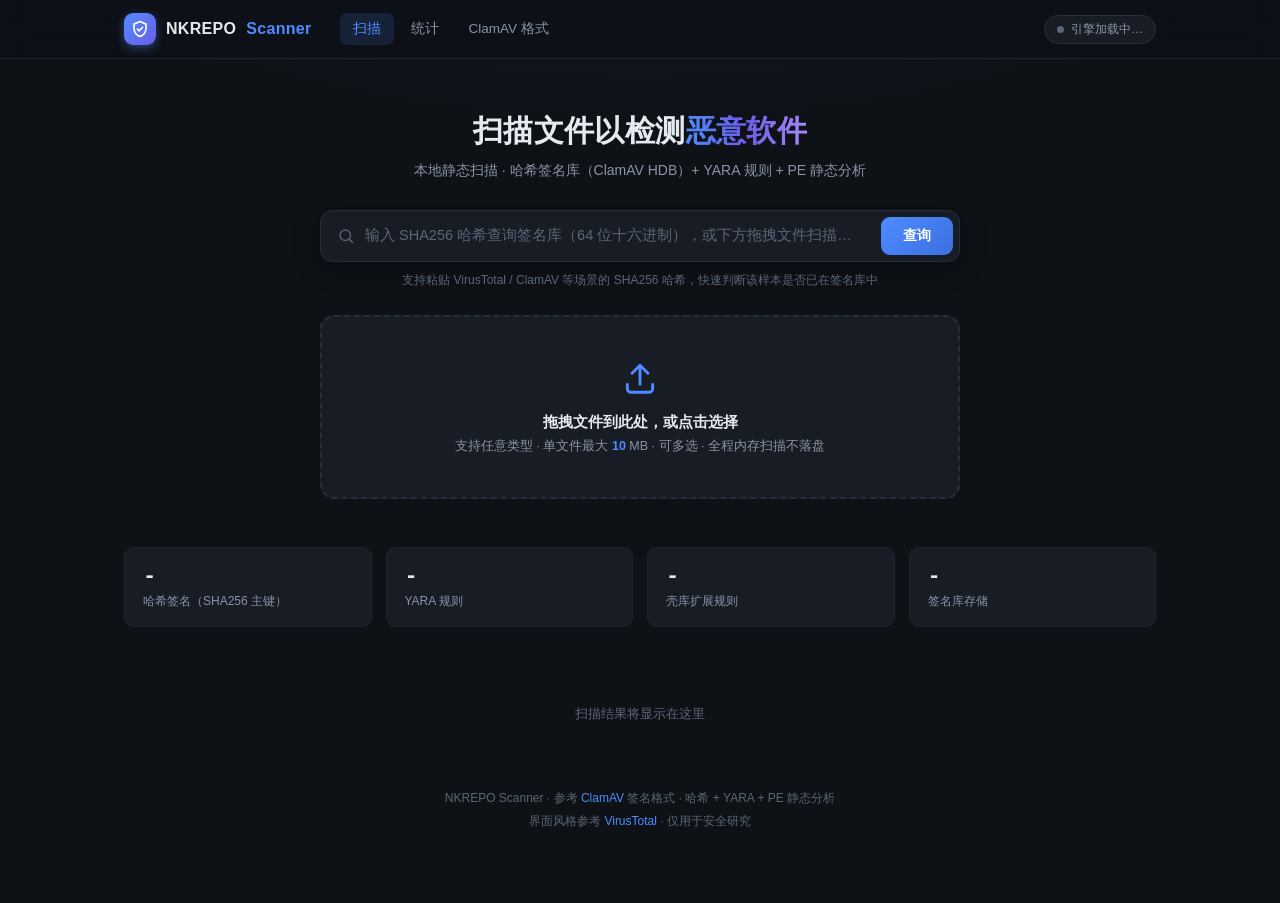
==== templates/index.html @ 86e757db "Web GUI 参考 VirusTotal 风格重构 - 前端: 顶部导航栏 + Hero 大搜索框(SHA256 哈希查询) + 拖拽上传区   + VT 风格扫描结果卡: verdict 横幅 /" ====
<!DOCTYPE html>
<html lang="zh-CN">
<head>
<meta charset="UTF-8">
<meta name="viewport" content="width=device-width, initial-scale=1.0">
<title>NKREPO Scanner - 静态恶意软件检测</title>
<style>
/* ================= VirusTotal 风格暗色主题 ================= */
:root {
  --bg: #0e1116;
  --bg-soft: #12161d;
  --panel: #171c25;
  --panel-2: #1d232f;
  --panel-3: #242b3a;
  --border: #262e3d;
  --border-soft: #1e2530;
  --text: #e6e9ef;
  --text-dim: #8a94a6;
  --text-faint: #5c6678;
  --accent: #4f8cff;
  --accent-soft: rgba(79,140,255,.14);
  --green: #34d17b;
  --green-soft: rgba(52,209,123,.13);
  --red: #f2555d;
  --red-soft: rgba(242,85,93,.13);
  --amber: #f5a623;
  --amber-soft: rgba(245,166,35,.12);
  --purple: #a78bfa;
  --shadow: 0 6px 24px rgba(0,0,0,.35);
  --radius: 10px;
  --mono: "Cascadia Code", "Consolas", "SF Mono", monospace;
}
* { margin: 0; padding: 0; box-sizing: border-box; }
html { scroll-behavior: smooth; }
body {
  background:
    radial-gradient(1100px 480px at 50% -180px, rgba(79,140,255,.10), transparent 65%),
    var(--bg);
  color: var(--text);
  font-family: "Segoe UI", "Microsoft YaHei", "PingFang SC", sans-serif;
  min-height: 100vh;
}
a { color: var(--accent); text-decoration: none; }
::selection { background: rgba(79,140,255,.35); }

/* ================= 顶部导航 ================= */
.topbar {
  position: sticky; top: 0; z-index: 50;
  background: rgba(14,17,22,.82);
  backdrop-filter: blur(14px);
  -webkit-backdrop-filter: blur(14px);
  border-bottom: 1px solid var(--border-soft);
}
.nav-inner {
  max-width: 1080px; margin: 0 auto; padding: 0 24px;
  height: 58px; display: flex; align-items: center; gap: 20px;
}
.brand { display: flex; align-items: center; gap: 10px; font-weight: 700; font-size: 16px; color: var(--text); letter-spacing: .3px; }
.brand-logo {
  width: 32px; height: 32px; border-radius: 9px;
  background: linear-gradient(135deg, #4f8cff, #6c5ce7);
  display: flex; align-items: center; justify-content: center;
  box-shadow: 0 3px 10px rgba(79,140,255,.4);
}
.brand-logo svg { display: block; }
.brand em { font-style: normal; color: var(--accent); }
.nav-links { display: flex; gap: 4px; margin-left: 8px; }
.nav-links a {
  color: var(--text-dim); font-size: 13.5px; padding: 7px 13px;
  border-radius: 7px; transition: background .15s, color .15s;
}
.nav-links a:hover { color: var(--text); background: var(--panel-2); }
.nav-links a.active { color: var(--accent); background: var(--accent-soft); }
.nav-right { margin-left: auto; display: flex; align-items: center; gap: 10px; }
.engine-pill {
  display: flex; align-items: center; gap: 7px;
  font-size: 12px; padding: 5px 12px; border-radius: 20px;
  border: 1px solid var(--border); background: var(--panel);
  color: var(--text-dim);
}
.engine-pill .dot { width: 7px; height: 7px; border-radius: 50%; background: var(--text-faint); }
.engine-pill.ok .dot { background: var(--green); box-shadow: 0 0 6px rgba(52,209,123,.7); }
.engine-pill.ok { color: var(--text); }
.engine-pill.warn .dot { background: var(--amber); box-shadow: 0 0 6px rgba(245,166,35,.7); }
.engine-pill.warn { color: var(--amber); }

/* ================= 主容器 ================= */
.container { max-width: 1080px; margin: 0 auto; padding: 0 24px 70px; }

/* ================= Hero / 搜索区 ================= */
.hero { padding: 52px 0 8px; text-align: center; }
.hero h1 { font-size: 30px; font-weight: 700; letter-spacing: .4px; }
.hero h1 .grad {
  background: linear-gradient(92deg, #4f8cff, #6c5ce7, #a78bfa);
  -webkit-background-clip: text; background-clip: text; color: transparent;
}
.hero-sub { color: var(--text-dim); font-size: 14px; margin-top: 10px; }

.search-box {
  max-width: 640px; margin: 30px auto 0;
  display: flex; align-items: center; gap: 8px;
  background: var(--panel); border: 1px solid var(--border);
  border-radius: 12px; padding: 6px 6px 6px 16px;
  box-shadow: var(--shadow);
  transition: border-color .2s, box-shadow .2s;
}
.search-box:focus-within {
  border-color: rgba(79,140,255,.6);
  box-shadow: 0 0 0 3px rgba(79,140,255,.18), var(--shadow);
}
.search-box svg { flex: none; opacity: .55; }
.search-box input {
  flex: 1; border: none; outline: none; background: transparent;
  color: var(--text); font-size: 14.5px; font-family: var(--mono); padding: 10px 2px;
}
.search-box input::placeholder { color: var(--text-faint); font-family: "Segoe UI", "Microsoft YaHei", sans-serif; }
.search-box button {
  flex: none; border: none; cursor: pointer;
  background: linear-gradient(135deg, #4f8cff, #3b6fe0);
  color: #fff; font-size: 13.5px; font-weight: 600;
  padding: 10px 22px; border-radius: 9px;
  transition: filter .15s, transform .1s;
}
.search-box button:hover { filter: brightness(1.1); }
.search-box button:active { transform: scale(.97); }
.search-hint { color: var(--text-faint); font-size: 12px; margin-top: 10px; }

/* ================= 上传区 ================= */
.upload-wrap { max-width: 640px; margin: 26px auto 0; }
.dropzone {
  border: 2px dashed var(--border);
  border-radius: 14px; padding: 42px 24px;
  text-align: center; cursor: pointer;
  transition: border-color .18s, background .18s, transform .12s;
  background: var(--panel);
}
.dropzone:hover, .dropzone.over {
  border-color: var(--accent);
  background: var(--panel-2);
}
.dropzone:active { transform: scale(.995); }
.dz-icon { margin-bottom: 12px; }
.dz-main { font-size: 15px; font-weight: 600; }
.dz-hint { color: var(--text-dim); font-size: 12.5px; margin-top: 6px; }
.dz-hint b { color: var(--accent); font-weight: 600; }

/* ================= 统计卡 ================= */
.stats {
  display: grid; grid-template-columns: repeat(auto-fit, minmax(200px, 1fr));
  gap: 14px; margin: 40px 0 34px;
}
.stat {
  background: var(--panel); border: 1px solid var(--border-soft);
  border-radius: var(--radius); padding: 16px 18px;
  transition: border-color .15s, transform .15s;
}
.stat:hover { border-color: var(--border); transform: translateY(-2px); }
.stat .num { font-size: 22px; font-weight: 700; font-family: var(--mono); color: var(--text); }
.stat .num.ok { color: var(--green); }
.stat .num.warn { color: var(--amber); }
.stat .lbl { color: var(--text-dim); font-size: 12px; margin-top: 4px; }
.stat .lbl b { color: var(--text-faint); font-weight: 500; }

/* ================= 结果卡片 (VT 风格) ================= */
.results { display: flex; flex-direction: column; gap: 22px; }
.results-empty {
  text-align: center; color: var(--text-faint); font-size: 13px;
  padding: 44px 0 20px;
}

.card {
  background: var(--panel); border: 1px solid var(--border-soft);
  border-radius: 14px; overflow: hidden;
  box-shadow: var(--shadow);
  animation: slideIn .28s ease;
}
@keyframes slideIn { from { opacity: 0; transform: translateY(10px); } to { opacity: 1; transform: none; } }
.card.updated { animation: flashUpdate .8s ease; }
@keyframes flashUpdate {
  0% { box-shadow: 0 0 0 3px rgba(79,140,255,.4), var(--shadow); }
  100% { box-shadow: 0 0 0 3px rgba(79,140,255,0), var(--shadow); }
}

/* ---- verdict 横幅 ---- */
.banner {
  display: flex; align-items: center; gap: 18px;
  padding: 20px 24px;
  border-bottom: 1px solid var(--border-soft);
  border-left: 4px solid transparent;
}
.banner.clean    { background: linear-gradient(90deg, var(--green-soft), transparent 70%); border-left-color: var(--green); }
.banner.detected { background: linear-gradient(90deg, var(--red-soft), transparent 70%); border-left-color: var(--red); }
.banner.scanning { background: linear-gradient(90deg, var(--accent-soft), transparent 70%); border-left-color: var(--accent); }
.banner.error    { background: linear-gradient(90deg, var(--amber-soft), transparent 70%); border-left-color: var(--amber); }
.banner-icon {
  flex: none; width: 46px; height: 46px; border-radius: 50%;
  display: flex; align-items: center; justify-content: center;
}
.banner.clean .banner-icon    { background: rgba(52,209,123,.15); color: var(--green); }
.banner.detected .banner-icon { background: rgba(242,85,93,.15); color: var(--red); }
.banner.scanning .banner-icon { background: rgba(79,140,255,.15); color: var(--accent); }
.banner.error .banner-icon    { background: rgba(245,166,35,.15); color: var(--amber); }
.banner-title { font-size: 17px; font-weight: 700; letter-spacing: .2px; }
.banner-sub { color: var(--text-dim); font-size: 12.5px; margin-top: 5px; word-break: break-all; }
.banner-sub b { color: var(--text); font-weight: 600; }
.banner-ring { margin-left: auto; flex: none; }

/* ---- 标签页 ---- */
.tabs {
  display: flex; gap: 2px; padding: 0 20px;
  border-bottom: 1px solid var(--border-soft);
  background: var(--bg-soft);
}
.tab {
  border: none; background: none; cursor: pointer;
  color: var(--text-dim); font-size: 13.5px; font-weight: 600;
  padding: 13px 16px; border-bottom: 2px solid transparent;
  transition: color .15s;
}
.tab:hover { color: var(--text); }
.tab.active { color: var(--accent); border-bottom-color: var(--accent); }
.tab .cnt {
  display: inline-block; font-family: var(--mono); font-size: 11px;
  background: var(--panel-3); border-radius: 10px; padding: 1px 8px; margin-left: 6px;
  color: var(--text-dim);
}
.tab.active .cnt { background: var(--accent-soft); color: var(--accent); }

.panel { padding: 20px 24px; display: none; }
.panel.active { display: block; animation: fadeIn .2s ease; }
@keyframes fadeIn { from { opacity: 0; } to { opacity: 1; } }

/* ---- 引擎检测表 ---- */
.det-table { width: 100%; border-collapse: collapse; font-size: 13px; }
.det-table th {
  text-align: left; color: var(--text-faint); font-weight: 500; font-size: 11.5px;
  padding: 8px 14px; border-bottom: 1px solid var(--border-soft);
  letter-spacing: .6px; text-transform: uppercase;
}
.det-table td { padding: 12px 14px; border-bottom: 1px solid var(--border-soft); vertical-align: middle; }
.det-table tr:last-child td { border-bottom: none; }
.det-table .col-engine { width: 34%; }
.engine-cell { display: flex; align-items: center; gap: 10px; font-weight: 600; }
.engine-cell .e-icon { flex: none; width: 30px; height: 30px; border-radius: 8px; display: flex; align-items: center; justify-content: center; font-size: 13px; font-weight: 700; font-family: var(--mono); }
.engine-cell .e-icon.h { background: var(--accent-soft); color: var(--accent); }
.engine-cell .e-icon.y { background: rgba(167,139,250,.14); color: var(--purple); }
.engine-cell .e-icon.p { background: rgba(52,209,123,.13); color: var(--green); }
.det-row.hit { background: var(--red-soft); }
.det-row.hit td { border-bottom-color: rgba(242,85,93,.14); }
.det-name { font-family: var(--mono); font-size: 12.5px; color: var(--red); font-weight: 600; word-break: break-all; }
.det-detail { color: var(--text-dim); font-size: 12px; margin-top: 3px; word-break: break-all; }
.det-verdict { display: flex; align-items: center; gap: 7px; font-size: 13px; font-weight: 600; }
.det-verdict.ok { color: var(--green); }
.det-verdict.bad { color: var(--red); }
.det-verdict.pending { color: var(--text-dim); font-weight: 500; }
.det-note { color: var(--text-faint); font-size: 11.5px; padding: 12px 14px 0; font-family: var(--mono); }
.badge {
  display: inline-block; font-size: 10.5px; font-family: var(--mono);
  border-radius: 4px; padding: 2px 7px; margin-left: 8px; letter-spacing: .3px;
  background: rgba(242,85,93,.16); color: var(--red); border: 1px solid rgba(242,85,93,.35);
  vertical-align: 1px;
}

/* ---- 详细信息: 区块卡片 ---- */
.detail-grid { display: flex; flex-direction: column; gap: 18px; }
.dsec { border: 1px solid var(--border-soft); border-radius: 12px; overflow: hidden; }
.dsec-head {
  display: flex; align-items: center; gap: 10px;
  padding: 12px 18px; background: var(--bg-soft);
  border-bottom: 1px solid var(--border-soft);
  font-size: 12.5px; font-weight: 700; color: var(--text-dim);
  letter-spacing: .6px; text-transform: uppercase;
}
.dsec-head svg { opacity: .7; }
.dsec-body { padding: 16px 18px; }

.kv { display: grid; grid-template-columns: 110px 1fr; gap: 7px 14px; font-size: 12.5px; }
.kv .k { color: var(--text-dim); }
.kv .v { color: var(--text); font-family: var(--mono); word-break: break-all; }
.kv .v.na { color: var(--text-faint); font-style: italic; }

/* 哈希行 + 复制 */
.hash-row {
  display: flex; align-items: center; gap: 10px;
  padding: 8px 12px; border: 1px solid var(--border-soft); border-radius: 8px;
  margin-bottom: 8px; background: var(--bg-soft);
  font-family: var(--mono); font-size: 12px;
}
.hash-row:last-child { margin-bottom: 0; }
.hash-row .h-label { flex: none; width: 72px; color: var(--text-dim); font-size: 11.5px; }
.hash-row .h-val { flex: 1; color: var(--text); user-select: all; word-break: break-all; }
.copy-btn {
  flex: none; border: 1px solid var(--border); background: var(--panel-2);
  color: var(--text-dim); border-radius: 6px; cursor: pointer;
  width: 30px; height: 28px; display: flex; align-items: center; justify-content: center;
  transition: color .15s, border-color .15s, background .15s;
}
.copy-btn:hover { color: var(--accent); border-color: var(--accent); background: var(--accent-soft); }
.copy-btn.copied { color: var(--green); border-color: var(--green); background: var(--green-soft); }

/* 文件类型行 */
.ftype-row {
  display: flex; align-items: center; gap: 10px; flex-wrap: wrap;
  padding: 12px 16px; margin-bottom: 16px;
  background: var(--bg-soft); border: 1px solid var(--border-soft); border-radius: 10px;
}
.ft-icon { font-size: 17px; }
.ft-name { font-size: 13.5px; font-weight: 700; }
.ft-cat {
  font-size: 10.5px; padding: 2px 10px; border-radius: 12px;
  font-family: var(--mono); letter-spacing: .4px; text-transform: uppercase;
}
.ft-cat.executable { background: var(--red-soft); color: var(--red); border: 1px solid rgba(242,85,93,.35); }
.ft-cat.document    { background: var(--accent-soft); color: var(--accent); border: 1px solid rgba(79,140,255,.35); }
.ft-cat.archive     { background: var(--amber-soft); color: var(--amber); border: 1px solid rgba(245,166,35,.35); }
.ft-cat.graphics    { background: var(--green-soft); color: var(--green); border: 1px solid rgba(52,209,123,.35); }
.ft-cat.media, .ft-cat.disk, .ft-cat.ai-model { background: rgba(167,139,250,.13); color: var(--purple); border: 1px solid rgba(167,139,250,.35); }
.ft-cat.script      { background: var(--amber-soft); color: var(--amber); border: 1px solid rgba(245,166,35,.35); }
.ft-cat.mail, .ft-cat.text, .ft-cat.data, .ft-cat.binary, .ft-cat.other { background: rgba(138,148,166,.13); color: var(--text-dim); border: 1px solid var(--border); }
.ft-code { font-family: var(--mono); font-size: 11px; color: var(--text-faint); }
.ft-method { margin-left: auto; font-size: 11px; color: var(--text-faint); border: 1px solid var(--border-soft); border-radius: 5px; padding: 2px 9px; font-family: var(--mono); }

/* 模糊哈希 */
.fuzzy { display: grid; grid-template-columns: 110px 1fr; gap: 7px 14px; font-family: var(--mono); font-size: 12px; }
.fuzzy .k { color: var(--text-dim); }
.fuzzy .v { color: var(--text); word-break: break-all; user-select: all; }
.fuzzy .v.na { color: var(--text-faint); font-style: italic; cursor: help; }

/* PE 信息 */
.pe-grid {
  display: grid; grid-template-columns: repeat(auto-fill, minmax(200px, 1fr));
  gap: 10px 18px; font-size: 12.5px;
}
.pe-grid .k { color: var(--text-dim); font-size: 11px; }
.pe-grid .v { font-family: var(--mono); margin-top: 2px; color: var(--text); }
.pe-tbl {
  width: 100%; border-collapse: collapse; margin-top: 14px;
  font-size: 12px; font-family: var(--mono);
}
.pe-tbl th, .pe-tbl td { text-align: left; padding: 6px 10px; border-bottom: 1px solid var(--border-soft); white-space: nowrap; }
.pe-tbl th { color: var(--text-faint); font-weight: 500; font-size: 11px; }
.pe-tbl td.sz { color: var(--text-dim); }
.imports { margin-top: 14px; font-size: 12px; font-family: var(--mono); }
.imports .imp-dll { margin-bottom: 5px; color: var(--text); word-break: break-all; }
.imports .imp-dll b { color: var(--accent); font-weight: 600; }
.imports .imp-fn { color: var(--text-dim); }

/* 壳检测 */
.pk-head { display: flex; align-items: center; gap: 8px; flex-wrap: wrap; }
.pk-badge {
  font-family: var(--mono); font-size: 12px; font-weight: 700;
  padding: 3px 11px; border-radius: 6px; letter-spacing: .3px;
}
.pk-badge i { font-style: normal; font-weight: 500; font-size: 10px; opacity: .85; margin-left: 5px; }
.pk-badge.high { background: rgba(242,85,93,.14); color: var(--red); border: 1px solid rgba(242,85,93,.4); }
.pk-badge.medium { background: rgba(230,126,34,.14); color: #e67e22; border: 1px solid rgba(230,126,34,.4); }
.pk-badge.low { background: var(--amber-soft); color: var(--amber); border: 1px solid rgba(245,166,35,.35); }
.pk-clean { font-size: 12.5px; color: var(--green); display: flex; align-items: center; gap: 6px; }
.pk-score { font-size: 11px; color: var(--text-dim); font-family: var(--mono); }
.pk-sig { margin-top: 10px; font-size: 11.5px; color: var(--text-dim); font-family: var(--mono); word-break: break-all; }
.pk-sig b { color: var(--accent); }
.pk-heu { display: flex; flex-wrap: wrap; gap: 6px; margin-top: 10px; }
.pk-heu span {
  font-size: 11px; color: var(--text-dim);
  border: 1px solid var(--border); border-radius: 12px; padding: 2px 9px;
}
.pk-yara {
  margin-left: auto; font-size: 11px; color: var(--text-dim);
  border: 1px dashed var(--border); border-radius: 5px; padding: 2px 9px;
  font-family: var(--mono); white-space: nowrap;
}
.pk-yara b { color: var(--accent); font-weight: 600; }
.pk-yara.err { color: var(--amber); border-color: rgba(245,166,35,.4); }
.pk-yara.err b { color: var(--amber); }

/* 说明列表 */
.notes { margin-top: 4px; font-size: 11.5px; color: var(--text-dim); display: flex; flex-direction: column; gap: 4px; }
.notes div { padding-left: 12px; position: relative; }
.notes div::before { content: '·'; position: absolute; left: 3px; }

/* 扫描信息行 */
.scan-info {
  display: flex; align-items: center; gap: 6px; flex-wrap: wrap;
  color: var(--text-faint); font-size: 11.5px; margin-top: 14px;
  font-family: var(--mono);
}
.scan-info .sep { opacity: .5; }
.engine-chip {
  border: 1px solid var(--border-soft); border-radius: 4px;
  padding: 1px 8px; color: var(--text-dim); font-size: 10.5px;
}

/* 等待占位 */
.pending {
  display: flex; align-items: center; gap: 10px;
  padding: 12px 14px; margin-top: 14px;
  color: var(--text-dim); font-size: 12.5px;
  border: 1px dashed var(--border); border-radius: 10px;
  background: var(--accent-soft);
}
.pending.fail { border-color: rgba(242,85,93,.4); background: var(--red-soft); color: var(--text); }

/* 进度环 */
.ring-wrap { display: flex; flex-direction: column; align-items: center; gap: 4px; }
.ring-label { font-size: 10px; color: var(--text-faint); font-family: var(--mono); letter-spacing: .3px; }

/* spinner */
.spinner {
  width: 18px; height: 18px; border-radius: 50%;
  border: 2px solid var(--border); border-top-color: var(--accent);
  animation: spin .8s linear infinite; display: inline-block;
  vertical-align: -4px;
}
@keyframes spin { to { transform: rotate(360deg); } }

footer { margin-top: 44px; color: var(--text-faint); font-size: 12px; text-align: center; line-height: 1.9; }
footer a { color: var(--accent); }
</style>
</head>
<body>

<!-- ================= 顶部导航 ================= -->
<nav class="topbar">
  <div class="nav-inner">
    <a class="brand" href="#top">
      <span class="brand-logo">
        <svg width="18" height="18" viewBox="0 0 24 24" fill="none" stroke="#fff" stroke-width="2.2" stroke-linecap="round" stroke-linejoin="round">
          <path d="M12 2l8 3.5v5.2c0 5-3.4 9.6-8 11.3-4.6-1.7-8-6.3-8-11.3V5.5L12 2z"/>
          <path d="M8.5 12l2.4 2.4 4.6-4.8"/>
        </svg>
      </span>
      NKREPO <em>Scanner</em>
    </a>
    <div class="nav-links">
      <a href="#scan" class="active">扫描</a>
      <a href="#stats">统计</a>
      <a href="https://www.clamav.net" target="_blank" rel="noopener">ClamAV 格式</a>
    </div>
    <div class="nav-right">
      <span class="engine-pill" id="enginePill"><span class="dot"></span><span id="engineText">引擎加载中…</span></span>
    </div>
  </div>
</nav>

<div class="container">

  <!-- ================= Hero: 搜索 + 上传 ================= -->
  <section class="hero" id="scan">
    <h1>扫描文件以检测<span class="grad">恶意软件</span></h1>
    <div class="hero-sub">本地静态扫描 · 哈希签名库（ClamAV HDB）+ YARA 规则 + PE 静态分析</div>

    <div class="search-box">
      <svg width="18" height="18" viewBox="0 0 24 24" fill="none" stroke="#8a94a6" stroke-width="2" stroke-linecap="round">
        <circle cx="11" cy="11" r="7"/>
        <line x1="16.5" y1="16.5" x2="21" y2="21"/>
      </svg>
      <input id="hashInput" type="text" spellcheck="false"
             placeholder="输入 SHA256 哈希查询签名库（64 位十六进制），或下方拖拽文件扫描…">
      <button id="lookupBtn">查询</button>
    </div>
    <div class="search-hint">支持粘贴 VirusTotal / ClamAV 等场景的 SHA256 哈希，快速判断该样本是否已在签名库中</div>

    <div class="upload-wrap">
      <div class="dropzone" id="dz">
        <div class="dz-icon">
          <svg width="38" height="38" viewBox="0 0 24 24" fill="none" stroke="#4f8cff" stroke-width="1.8" stroke-linecap="round" stroke-linejoin="round">
            <path d="M12 16V4"/><path d="M7 9l5-5 5 5"/>
            <path d="M4 16v3a2 2 0 0 0 2 2h12a2 2 0 0 0 2-2v-3"/>
          </svg>
        </div>
        <div class="dz-main">拖拽文件到此处，或点击选择</div>
        <div class="dz-hint">支持任意类型 · 单文件最大 <b id="maxMb">10</b> MB · 可多选 · 全程内存扫描不落盘</div>
        <input type="file" id="fi" multiple hidden>
      </div>
    </div>
  </section>

  <!-- ================= 统计 ================= -->
  <section class="stats" id="stats">
    <div class="stat"><div class="num" id="hashCount">-</div><div class="lbl">哈希签名（SHA256 主键）</div></div>
    <div class="stat"><div class="num" id="yaraCount">-</div><div class="lbl">YARA 规则</div></div>
    <div class="stat"><div class="num" id="pkCount">-</div><div class="lbl">壳库扩展规则</div></div>
    <div class="stat"><div class="num" id="dbSize">-</div><div class="lbl">签名库存储</div></div>
  </section>

  <!-- ================= 结果区 ================= -->
  <div class="results-empty" id="emptyHint">扫描结果将显示在这里</div>
  <section class="results" id="results"></section>

  <footer>
    NKREPO Scanner · 参考 <a href="https://www.clamav.net" target="_blank">ClamAV</a> 签名格式 · 哈希 + YARA + PE 静态分析<br>
    界面风格参考 <a href="https://www.virustotal.com" target="_blank">VirusTotal</a> · 仅用于安全研究
  </footer>
</div>

<script>
/* ================= 全局状态 ================= */
const dz = document.getElementById('dz');
const fi = document.getElementById('fi');
const results = document.getElementById('results');
const emptyHint = document.getElementById('emptyHint');
let MAX_UPLOAD_MB = 10;

/* API 认证 (与后端 api_token 联动) */
const API_TOKEN = (() => {
  const t = new URLSearchParams(location.search).get('token');
  if (t) localStorage.setItem('nk_api_token', t);
  return localStorage.getItem('nk_api_token') || '';
})();
function authHeaders(extra) {
  const h = Object.assign({}, extra || {});
  if (API_TOKEN) h['Authorization'] = 'Bearer ' + API_TOKEN;
  return h;
}

/* 文件类型图标 */
const ftCatIcons = {
  executable: '\u2699', document: '\u{1F4C4}', archive: '\u{1F4E6}',
  graphics: '\u{1F5BC}', media: '\u{1F3AC}', script: '\u{1F4DD}', mail: '\u2709',
  text: '\u{1F4C6}', disk: '\u{1F4BF}', 'ai-model': '\u{1F916}', data: '\u{1F5C2}',
  binary: '\u{1F576}', other: '\u2753'
};
const FT_METHOD = { 'magic': '魔数匹配', 'magic+ooxml': '魔数+OOXML解析', 'pattern': '模式搜索',
  'tail-magic': '尾部魔数', 'text-detect': '文本检测', 'fallback': '兜底判定',
  'empty': '空文件', 'n/a': '不可用' };

/* ================= 事件绑定 ================= */
dz.addEventListener('click', () => fi.click());
dz.addEventListener('dragover', e => { e.preventDefault(); dz.classList.add('over'); });
dz.addEventListener('dragleave', () => dz.classList.remove('over'));
dz.addEventListener('drop', e => {
  e.preventDefault(); dz.classList.remove('over');
  [...e.dataTransfer.files].forEach(upload);
});
fi.addEventListener('change', () => { [...fi.files].forEach(upload); fi.value = ''; });

const hashInput = document.getElementById('hashInput');
document.getElementById('lookupBtn').addEventListener('click', () => lookupHash(hashInput.value));
hashInput.addEventListener('keydown', e => { if (e.key === 'Enter') lookupHash(hashInput.value); });

/* ================= 哈希查询 (VT 搜索框) ================= */
function lookupHash(raw) {
  const v = (raw || '').trim().toLowerCase();
  if (!v) return;
  if (!/^[0-9a-f]{64}$/.test(v)) {
    pushCard(mkErrCard('无效的 SHA256', '请输入 64 位十六进制哈希（0-9 / a-f），例如：' + 'a'.repeat(64)));
    return;
  }
  const card = mkScanCard({ name: v + '.sha256', size: 0 }, 'query');
  card.querySelector('.banner-title').textContent = '正在查询签名库…';
  card.querySelector('.banner-sub').innerHTML = 'SHA256 <b>' + v + '</b>';
  results.prepend(card);
  fetch('/api/hash/' + v, { headers: authHeaders() })
    .then(r => r.json())
    .then(d => {
      if (d.error) { renderErr(card, d.error); return; }
      if (d.hit) {
        card.querySelector('.banner').className = 'banner detected';
        card.querySelector('.banner-icon').innerHTML = ICON_X;
        card.querySelector('.banner-title').textContent = d.detections.length + ' 个引擎将此哈希标记为恶意';
        card.querySelector('.banner-sub').innerHTML = 'SHA256 <b>' + v + '</b> · 命中签名库';
        const t = card.querySelector('.tabs'); t.style.display = 'none';
        card.querySelector('.panel-details').innerHTML =
          '<div class="det-table">' + d.detections.map(x =>
            '<div class="det-row hit" style="display:flex;justify-content:space-between;padding:12px 14px;border-bottom:1px solid rgba(242,85,93,.14)">' +
            '<div><div class="det-name">' + esc(x.name) + '</div>' +
            '<div class="det-detail">' + esc(x.detail || '') + '</div></div>' +
            '<span class="engine-cell" style="flex:none"><span class="e-icon h">H</span> Hash DB</span></div>').join('') +
          '</div>';
        card.querySelector('.ring-wrap').style.display = '';
        setRing(card, d.detections.length, 1, 'detected');
      } else {
        card.querySelector('.banner').className = 'banner clean';
        card.querySelector('.banner-icon').innerHTML = ICON_CHECK;
        card.querySelector('.banner-title').textContent = '未在签名库中找到此哈希';
        card.querySelector('.banner-sub').innerHTML = 'SHA256 <b>' + v + '</b> · 该样本尚未被标记';
        const t = card.querySelector('.tabs'); t.style.display = 'none';
        card.querySelector('.panel-details').innerHTML =
          '<div class="det-verdict ok" style="gap:8px">' + ICON_CHECK_SM +
          '<span>签名库（' + fmtNum(STATS_HASH || 0) + ' 条）中不存在此 SHA256，未命中任何已知恶意签名。</span></div>';
        card.querySelector('.ring-wrap').style.display = 'none';
      }
    })
    .catch(e => renderErr(card, '网络错误: ' + e.message));
}

/* ================= 上传扫描 ================= */
function upload(file) {
  const card = mkScanCard(file, 'scan');
  results.prepend(card);
  emptyHint.style.display = 'none';

  // 本地预检: 超过上限直接拒绝
  const limitBytes = MAX_UPLOAD_MB * 1024 * 1024;
  if (file.size > limitBytes) {
    renderErr(card, '"' + file.name + '" 为 ' + fmtSize(file.size) + ', 超过上传上限 ' + MAX_UPLOAD_MB + 'MB, 请压缩后重试', '文件过大');
    return;
  }

  const fd = new FormData();
  fd.append('file', file);
  fetch('/scan', { method: 'POST', headers: authHeaders(), body: fd })
    .then(r => r.json()
      .then(d => ({ ok: r.ok, status: r.status, d }))
      .catch(() => ({ ok: false, status: r.status, d: null })))
    .then(({ ok, status, d }) => {
      if (!ok) {
        if (status === 413) renderErr(card, '文件超过上传上限 ' + MAX_UPLOAD_MB + 'MB, 请压缩后重试', '文件过大');
        else if (d && d.error) renderErr(card, d.error);
        else renderErr(card, '请求失败 (HTTP ' + status + '), 请稍后重试');
        return;
      }
      if (d.error) { renderErr(card, d.error); return; }
      renderPhase1(card, d.result);
      if (d.status === 'phase2' && d.task_id) pollTask(card, d.task_id);
      else render(card, d.result);
    })
    .catch(e => renderErr(card, '网络错误: ' + e.message));
}

function pollTask(card, taskId) {
  fetch('/api/task/' + taskId, { headers: authHeaders() })
    .then(r => r.json())
    .then(d => {
      if (d.error) finalizePhase1(card, d.error);
      else if (d.status === 'done') render(card, d.result);
      else if (d.status === 'error') renderErr(card, '深度分析失败: ' + d.error);
      else setTimeout(() => pollTask(card, taskId), 600);
    })
    .catch(() => setTimeout(() => pollTask(card, taskId), 1200));
}

/* ================= 结果卡片构建 ================= */
let STATS_HASH = 0;

function mkScanCard(file, mode) {
  const card = document.createElement('div');
  card.className = 'card';
  card.innerHTML =
    '<div class="banner scanning">' +
      '<div class="banner-icon"><span class="spinner"></span></div>' +
      '<div class="banner-text">' +
        '<div class="banner-title">正在扫描…</div>' +
        '<div class="banner-sub"><b>' + esc(file.name) + '</b>' + (file.size ? ' · ' + fmtSize(file.size) : '') + '</div>' +
      '</div>' +
      '<div class="banner-ring ring-wrap" style="display:none"><svg class="ring" width="54" height="54" viewBox="0 0 54 54"></svg><div class="ring-label">检测引擎</div></div>' +
    '</div>' +
    '<div class="tabs">' +
      '<button class="tab active" data-tab="detections">检测结果<span class="cnt" id="detCnt">0</span></button>' +
      '<button class="tab" data-tab="details">详细信息</button>' +
    '</div>' +
    '<div class="panel panel-detections active"></div>' +
    '<div class="panel panel-details"></div>';
  card.querySelectorAll('.tab').forEach(b => b.addEventListener('click', () => switchTab(card, b.dataset.tab)));
  return card;
}

function switchTab(card, name) {
  card.querySelectorAll('.tab').forEach(b => b.classList.toggle('active', b.dataset.tab === name));
  card.querySelector('.panel-detections').classList.toggle('active', name === 'detections');
  card.querySelector('.panel-details').classList.toggle('active', name === 'details');
}

/* 阶段1: 哈希 + 类型 + 签名库命中立即展示 */
function renderPhase1(card, d) {
  const banner = card.querySelector('.banner');
  const detPanel = card.querySelector('.panel-detections');
  const detPanelD = card.querySelector('.panel-details');

  const hashHits = d.detections.filter(x => x.engine === 'Hash DB');
  const verdictColor = hashHits.length ? 'detected' : 'scanning';

  banner.className = 'banner ' + verdictColor;
  if (hashHits.length) {
    banner.querySelector('.banner-icon').innerHTML = ICON_X;
    banner.querySelector('.banner-title').textContent = hashHits.length + ' 个引擎将此文件标记为恶意';
    banner.querySelector('.banner-sub').innerHTML =
      '<b>' + esc(d.filename) + '</b> · ' + esc(d.size_human) + ' · ' + esc(d.file_type);
    banner.querySelector('.ring-wrap').style.display = '';
    setRing(card, hashHits.length, 1, 'detected');
  } else {
    banner.querySelector('.banner-icon').innerHTML = '<span class="spinner"></span>';
    banner.querySelector('.banner-title').textContent = '正在扫描…';
    banner.querySelector('.banner-sub').innerHTML =
      '<b>' + esc(d.filename) + '</b> · ' + esc(d.size_human) + ' · ' + esc(d.file_type);
    banner.querySelector('.ring-wrap').style.display = 'none';
  }

  /* 检测结果 tab: 哈希命中 + YARA pending */
  let rows = '';
  rows += engRow('h', 'H', 'Hash DB', hashHits,
    '<span class="spinner" style="width:14px;height:14px"></span> <span>YARA 规则匹配中…</span>');
  detPanel.innerHTML = '<div class="det-table">' + rows + '</div>' +
    '<div class="pending"><span class="spinner"></span>YARA 规则匹配 · 模糊哈希 · 查壳分析进行中…</div>';
  card.querySelector('#detCnt').textContent = hashHits.length;

  /* 详细信息 tab: 类型 + 哈希立即可见 */
  detPanelD.innerHTML = ftypeRow(d) + '<div class="dsec"><div class="dsec-head">' + ICON_HASH + '文件哈希</div>' +
    '<div class="dsec-body">' + hashRows(d) + '</div></div>' +
    '<div class="pending" style="margin-top:16px"><span class="spinner"></span>深度分析（模糊哈希 / PE 元数据 / 查壳）完成后更新…</div>';
}

function finalizePhase1(card, msg) {
  const p = card.querySelector('.panel-detections .pending');
  if (p) p.innerHTML = '&#9888; 深度分析结果不可用: ' + esc(msg);
}

/* 完整结果渲染 (阶段2 完成后) */
function render(card, d) {
  card.classList.remove('updated');
  void card.offsetWidth;
  card.classList.add('updated');

  const banner = card.querySelector('.banner');
  banner.className = 'banner ' + (d.clean ? 'clean' : 'detected');
  banner.querySelector('.banner-icon').innerHTML = d.clean ? ICON_CHECK : ICON_X;
  banner.querySelector('.banner-title').textContent =
    d.clean ? '未发现已知威胁' : d.detections.length + ' 个引擎将此文件标记为恶意';
  banner.querySelector('.banner-sub').innerHTML =
    '<b>' + esc(d.filename) + '</b> · ' + esc(d.size_human) + ' · ' + esc(d.file_type);

  /* 检测环: n/m (参与引擎数) */
  const n = d.detections.length;
  const m = d.scanners.length || 1;
  banner.querySelector('.ring-wrap').style.display = '';
  setRing(card, n, m, d.clean ? 'clean' : 'detected');

  /* 检测结果 tab */
  card.querySelector('#detCnt').textContent = n;
  card.querySelector('.panel-detections').innerHTML = detectionsTable(d) + scanInfoLine(d);
  card.querySelector('.panel-details').innerHTML = ftypeRow(d) + detailsBlocks(d);

  switchTab(card, 'detections');
}

/* ================= 检测结果表 ================= */
function engRow(iconCls, letter, label, hits, extraHtml) {
  const hasHits = hits && hits.length;
  let cell;
  if (hasHits) {
    cell = hits.map(x =>
      '<div style="padding:4px 0"><div class="det-name">' + esc(x.name) +
      (x.engine === 'Hash DB' ? '<span class="badge">SHA256</span>' : '') + '</div>' +
      (x.detail ? '<div class="det-detail">' + esc(x.detail) + '</div>' : '') + '</div>').join('');
  } else if (extraHtml) {
    cell = '<div class="det-verdict pending">' + extraHtml + '</div>';
  } else {
    cell = '<div class="det-verdict ok">' + ICON_CHECK_SM + '未检测到</div>';
  }
  return '<div class="det-row' + (hasHits ? ' hit' : '') + '" style="display:flex;align-items:center;gap:14px;padding:13px 14px;border-bottom:1px solid var(--border-soft)">' +
    '<div class="engine-cell"><span class="e-icon ' + iconCls + '">' + letter + '</span>' + esc(label) + '</div>' +
    '<div style="flex:1;min-width:0">' + cell + '</div></div>';
}

function detectionsTable(d) {
  const dets = d.detections || [];
  const yaraAvailable = (d.scanners || []).some(s => /YARA/i.test(s));
  const hashHits = dets.filter(x => x.engine === 'Hash DB');
  const yaraHits = dets.filter(x => x.engine === 'YARA');

  let html = '<div class="det-table">';
  html += engRow('h', 'H', 'Hash DB', hashHits);
  if (yaraAvailable) html += engRow('y', 'Y', 'YARA', yaraHits);
  /* 加壳启发 (辅助信息) */
  const pk = (d.static_info || {}).packer;
  if (pk && pk.detected && pk.packers && pk.packers.length) {
    html += '<div class="det-row hit" style="display:flex;align-items:center;gap:14px;padding:13px 14px;border-bottom:1px solid var(--border-soft)">' +
      '<div class="engine-cell"><span class="e-icon p">P</span>加壳启发</div>' +
      '<div style="flex:1"><div class="det-name">' + pk.packers.map(p => esc(p.name)).join(' / ') + '</div>' +
      '<div class="det-detail">启发评分 ' + pk.packed_score + ' / 100</div></div></div>';
  }
  html += '</div>';
  return html;
}

function scanInfoLine(d) {
  return '<div class="scan-info">耗时 ' + esc(d.elapsed_ms) + ' ms' +
    (d.static_ms ? '<span class="sep">·</span> 静态分析 ' + esc(d.static_ms) + ' ms' : '') +
    '<span class="sep">·</span> 参与引擎:' +
    (d.scanners || []).map(s => '<span class="engine-chip">' + esc(s) + '</span>').join('') + '</div>';
}

/* ================= 详细信息 ================= */
function ftypeRow(d) {
  const fti = d.file_type_info || {};
  const cat = fti.category || 'other';
  const methodName = FT_METHOD[fti.method] || fti.method || '';
  return '<div class="ftype-row">' +
    '<span class="ft-icon">' + (ftCatIcons[cat] || ftCatIcons.other) + '</span>' +
    '<span class="ft-name">' + esc(fti.name || d.file_type) + '</span>' +
    '<span class="ft-cat ' + cat + '">' + esc(cat) + '</span>' +
    (fti.cl_type && fti.cl_type !== 'CL_TYPE_ANY' ? '<span class="ft-code">' + esc(fti.cl_type) + '</span>' : '') +
    (methodName ? '<span class="ft-method">' + methodName + '</span>' : '') +
    '</div>';
}

function hashRows(d) {
  const rows = [
    ['SHA256', d.sha256], ['SHA1', d.sha1], ['MD5', d.md5]
  ];
  return rows.map(([label, val]) =>
    '<div class="hash-row"><span class="h-label">' + label + '</span>' +
    '<span class="h-val">' + esc(val) + '</span>' +
    '<button class="copy-btn" title="复制" onclick="copyHash(this,\'' + esc(val) + '\')">' + ICON_COPY + '</button></div>').join('');
}

function copyHash(btn, val) {
  const done = () => {
    btn.classList.add('copied');
    btn.innerHTML = ICON_CHECK_SM;
    setTimeout(() => { btn.classList.remove('copied'); btn.innerHTML = ICON_COPY; }, 1400);
  };
  if (navigator.clipboard && navigator.clipboard.writeText) {
    navigator.clipboard.writeText(val).then(done).catch(() => fallbackCopy(val, done));
  } else fallbackCopy(val, done);
}
function fallbackCopy(val, done) {
  const ta = document.createElement('textarea');
  ta.value = val; ta.style.position = 'fixed'; ta.style.opacity = '0';
  document.body.appendChild(ta); ta.select();
  try { document.execCommand('copy'); } catch (e) {}
  document.body.removeChild(ta); done();
}

function detailsBlocks(d) {
  const si = d.static_info;
  let html = '<div class="detail-grid">';
  html += '<div class="dsec"><div class="dsec-head">' + ICON_HASH + '文件哈希</div><div class="dsec-body">' + hashRows(d) + '</div></div>';

  html += '<div class="dsec"><div class="dsec-head">' + ICON_INFO + '基本信息</div><div class="dsec-body"><div class="kv">' +
    '<span class="k">文件类型</span><span class="v">' + esc(d.file_type) + '</span>' +
    '<span class="k">大小</span><span class="v">' + esc(d.size_human) + ' (' + fmtSize(d.size) + ')</span>' +
    '<span class="k">扫描耗时</span><span class="v">' + esc(d.elapsed_ms) + ' ms' + (d.static_ms ? '（含静态 ' + esc(d.static_ms) + ' ms）' : '') + '</span>' +
    '<span class="k">参与引擎</span><span class="v">' + (d.scanners || []).map(esc).join(' + ') + '</span>' +
    '</div></div></div>';

  /* 模糊哈希 */
  if (si && si.fuzzy) {
    const fz = si.fuzzy;
    const keys = ['ssdeep', 'tlsh', 'imphash', 'authentihash'];
    html += '<div class="dsec"><div class="dsec-head">' + ICON_FINGER + '模糊哈希</div><div class="dsec-body"><div class="fuzzy">' +
      keys.map(k => {
        const v = fz[k];
        if (v) return '<span class="k">' + k + '</span><span class="v">' + esc(v) + '</span>';
        return '<span class="k">' + k + '</span><span class="v na" title="' + esc(FZ_TIP[k] || '不可用') + '">-</span>';
      }).join('') + '</div></div></div>';
  }

  /* 壳检测 */
  if (si && si.packer) html += packerBlock(si.packer);

  /* PE 元数据 */
  if (si && si.pe) html += peBlock(si.pe);

  /* 说明 */
  const notes = (si && si.notes) || [];
  if (d.phase2_note) notes.unshift({ __raw: d.phase2_note });
  if (notes.length) {
    html += '<div class="dsec"><div class="dsec-head">' + ICON_NOTE + '说明</div><div class="dsec-body"><div class="notes">' +
      notes.map(n => '<div>' + (n.__raw !== undefined ? esc(n.__raw) : esc(n)) + '</div>').join('') + '</div></div></div>';
  }
  html += '</div>';
  return html;
}

function packerBlock(pk) {
  let html = '<div class="dsec"><div class="dsec-head">' + ICON_PACK + '壳 / Packer 识别</div><div class="dsec-body"><div class="pk-head">';
  if (pk.detected && pk.packers.length) {
    html += pk.packers.map(p =>
      '<span class="pk-badge ' + esc(p.confidence || 'low') + '">' + esc(p.name) +
      ' <i>' + esc(p.confidence || '') + '</i></span>').join('');
    html += '<span class="pk-score">加壳评分 ' + pk.packed_score + ' / 100</span>';
  } else {
    html += '<span class="pk-clean">' + ICON_CHECK_SM + '未检测到已知壳</span>';
    if (pk.packed_score > 0) html += '<span class="pk-score">启发评分 ' + pk.packed_score + ' / 100</span>';
  }
  if (pk.yara_rules_loaded > 0) {
    const yTip = pk.yara_error ? ('规则加载警告: ' + pk.yara_error) : '外部 YARA 扩展壳库规则';
    html += '<span class="pk-yara' + (pk.yara_error ? ' err' : '') + '" title="' + esc(yTip) + '">外部规则 <b>' + pk.yara_rules_loaded + '</b> 条</span>';
  }
  html += '</div>';
  (pk.packers || []).forEach(p => {
    if (p.signals && p.signals.length)
      html += '<div class="pk-sig"><b>' + esc(p.name) + '</b> ' + p.signals.map(esc).join('；') + '</div>';
  });
  if (pk.heuristics && pk.heuristics.length)
    html += '<div class="pk-heu">' + pk.heuristics.map(h =>
      '<span title="启发式信号">' + esc(h.label) + '</span>').join('') + '</div>';
  html += '</div></div>';
  return html;
}

function peBlock(pe) {
  let html = '<div class="dsec"><div class="dsec-head">' + ICON_PE + 'PE 元数据</div><div class="dsec-body">';
  html += '<div class="pe-grid">' +
    '<div><div class="k">Machine</div><div class="v">' + esc(pe.machine) + '</div></div>' +
    '<div><div class="k">架构</div><div class="v">' + (pe.is_64bit ? '64-bit' : '32-bit') + '</div></div>' +
    '<div><div class="k">编译时间</div><div class="v">' + esc(pe.timestamp || '-') + '</div></div>' +
    '<div><div class="k">Subsystem</div><div class="v">' + esc(pe.subsystem) + '</div></div>' +
    '<div><div class="k">入口点</div><div class="v">' + esc(pe.entry_point) + '</div></div>' +
    '<div><div class="k">ImageBase</div><div class="v">' + esc(pe.image_base) + '</div></div>' +
    '</div>';
  if (pe.sections && pe.sections.length) {
    html += '<table class="pe-tbl"><tr><th>节区</th><th>VirtualSize</th><th>RawSize</th><th>Flags</th></tr>' +
      pe.sections.map(s =>
        '<tr><td>' + esc(s.name) + '</td><td class="sz">' + fmtHex(s.vsize) + '</td>' +
        '<td class="sz">' + fmtHex(s.rsize) + '</td><td>' + esc(s.flags) + '</td></tr>').join('') + '</table>';
  }
  if (pe.imports && pe.imports.length) {
    html += '<div class="imports">' + pe.imports.map(i => {
      const shown = i.funcs.slice(0, 8);
      const more = i.funcs.length > 8 ? ' … 等 ' + i.funcs.length + ' 个' : '';
      return '<div class="imp-dll"><b>' + esc(i.dll) + '</b> <span class="imp-fn">' + shown.map(esc).join(', ') + more + '</span></div>';
    }).join('') + '</div>';
  }
  html += '</div></div>';
  return html;
}

/* ================= 检测环 (SVG) ================= */
function setRing(card, n, m, kind) {
  const svg = card.querySelector('.ring');
  const C = 2 * Math.PI * 22;
  const frac = m > 0 ? n / m : 0;
  const color = kind === 'clean' ? '#34d17b' : '#f2555d';
  svg.innerHTML =
    '<circle cx="27" cy="27" r="22" fill="none" stroke="#262e3d" stroke-width="6"/>' +
    '<circle cx="27" cy="27" r="22" fill="none" stroke="' + color + '" stroke-width="6" ' +
      'stroke-dasharray="' + C.toFixed(1) + '" stroke-dashoffset="' + (C * (1 - frac)).toFixed(1) + '" ' +
      'stroke-linecap="round" transform="rotate(-90 27 27)" style="transition:stroke-dashoffset .6s ease"/>' +
    '<text x="27" y="31.5" text-anchor="middle" font-size="13" font-weight="700" ' +
      'font-family="Cascadia Code,Consolas,monospace" fill="' + color + '">' + n + '/' + m + '</text>';
}

/* ================= 错误/工具 ================= */
function renderErr(card, msg, title) {
  const banner = card.querySelector('.banner');
  banner.className = 'banner error';
  banner.querySelector('.banner-icon').innerHTML = ICON_WARN;
  banner.querySelector('.banner-title').textContent = title || '扫描失败';
  banner.querySelector('.banner-sub').innerHTML = esc(msg);
  const tabs = card.querySelector('.tabs'); if (tabs) tabs.style.display = 'none';
  const det = card.querySelector('.panel-detections'); if (det) det.classList.add('active');
  const dtd = card.querySelector('.panel-details'); if (dtd) dtd.style.display = 'none';
  if (det) det.innerHTML = '<div class="det-verdict pending" style="gap:8px">' + ICON_WARN +
    '<span style="color:var(--amber)">' + esc(msg) + '</span></div>';
}

function mkErrCard(title, msg) {
  const card = document.createElement('div');
  card.className = 'card';
  card.innerHTML =
    '<div class="banner error"><div class="banner-icon">' + ICON_WARN + '</div>' +
    '<div class="banner-text"><div class="banner-title">' + esc(title) + '</div>' +
    '<div class="banner-sub">' + esc(msg) + '</div></div></div>';
  return card;
}

function pushCard(card) {
  results.prepend(card);
  emptyHint.style.display = 'none';
}

/* ================= 图标 ================= */
const ICON_CHECK = '<svg width="24" height="24" viewBox="0 0 24 24" fill="none" stroke="currentColor" stroke-width="2.2" stroke-linecap="round" stroke-linejoin="round"><path d="M22 11.1V12a10 10 0 1 1-5.9-9.1"/><path d="M22 4L12 14l-3-3"/></svg>';
const ICON_X = '<svg width="24" height="24" viewBox="0 0 24 24" fill="none" stroke="currentColor" stroke-width="2.4" stroke-linecap="round"><circle cx="12" cy="12" r="10"/><path d="M15 9l-6 6M9 9l6 6"/></svg>';
const ICON_WARN = '<svg width="24" height="24" viewBox="0 0 24 24" fill="none" stroke="currentColor" stroke-width="2.2" stroke-linecap="round" stroke-linejoin="round"><path d="M10.3 3.9L1.8 18a2 2 0 0 0 1.7 3h17a2 2 0 0 0 1.7-3L13.7 3.9a2 2 0 0 0-3.4 0z"/><path d="M12 9v4M12 17h.01"/></svg>';
const ICON_CHECK_SM = '<svg width="15" height="15" viewBox="0 0 24 24" fill="none" stroke="currentColor" stroke-width="2.6" stroke-linecap="round" stroke-linejoin="round"><path d="M20 6L9 17l-5-5"/></svg>';
const ICON_COPY = '<svg width="14" height="14" viewBox="0 0 24 24" fill="none" stroke="currentColor" stroke-width="2" stroke-linecap="round" stroke-linejoin="round"><rect x="9" y="9" width="13" height="13" rx="2"/><path d="M5 15H4a2 2 0 0 1-2-2V4a2 2 0 0 1 2-2h9a2 2 0 0 1 2 2v1"/></svg>';
const ICON_HASH = '<svg width="14" height="14" viewBox="0 0 24 24" fill="none" stroke="currentColor" stroke-width="2" stroke-linecap="round"><path d="M4 9h16M4 15h16M10 3L8 21M16 3l-2 18"/></svg>';
const ICON_INFO = '<svg width="14" height="14" viewBox="0 0 24 24" fill="none" stroke="currentColor" stroke-width="2" stroke-linecap="round"><circle cx="12" cy="12" r="10"/><path d="M12 16v-4M12 8h.01"/></svg>';
const ICON_FINGER = '<svg width="14" height="14" viewBox="0 0 24 24" fill="none" stroke="currentColor" stroke-width="2" stroke-linecap="round" stroke-linejoin="round"><path d="M12 2a10 10 0 0 0-10 10c0 1.8.5 3.6 1.3 5.1L2 22l5-1.2A10 10 0 1 0 12 2z"/><path d="M8 11h.01M12 11h.01M16 11h.01"/></svg>';
const ICON_PACK = '<svg width="14" height="14" viewBox="0 0 24 24" fill="none" stroke="currentColor" stroke-width="2" stroke-linecap="round" stroke-linejoin="round"><path d="M16.5 9.4L7.5 4.2"/><path d="M21 16V8a2 2 0 0 0-1-1.7l-7-4a2 2 0 0 0-2 0l-7 4A2 2 0 0 0 3 8v8a2 2 0 0 0 1 1.7l7 4a2 2 0 0 0 2 0l7-4a2 2 0 0 0 1-1.7z"/><path d="M3.3 7L12 12l8.7-5M12 22V12"/></svg>';
const ICON_PE = '<svg width="14" height="14" viewBox="0 0 24 24" fill="none" stroke="currentColor" stroke-width="2" stroke-linecap="round" stroke-linejoin="round"><rect x="4" y="4" width="16" height="16" rx="2"/><path d="M9 8v8M12 8v8M15 8v3M15 14v.01"/></svg>';
const ICON_NOTE = '<svg width="14" height="14" viewBox="0 0 24 24" fill="none" stroke="currentColor" stroke-width="2" stroke-linecap="round" stroke-linejoin="round"><path d="M14 2H6a2 2 0 0 0-2 2v16a2 2 0 0 0 2 2h12a2 2 0 0 0 2-2V8z"/><path d="M14 2v6h6M9 13h6M9 17h6"/></svg>';

/* 模糊哈希缺失原因 tooltip */
const FZ_TIP = {
  ssdeep: 'CTPH 模糊哈希；需 ≥32B，超过 8MB 上限跳过',
  tlsh: 'Trend Micro 局部敏感哈希；需 ≥50B 且内容复杂度足够',
  imphash: 'PE 导入表哈希；仅 PE 样本',
  authentihash: 'PE Authenticode 哈希（清零 CheckSum+安全目录后 SHA256）；仅 PE 样本'
};

function fmtHex(n) {
  if (n === null || n === undefined) return '-';
  return '0x' + Number(n).toString(16).toUpperCase();
}
function esc(s) { const d = document.createElement('span'); d.textContent = s ?? ''; return d.innerHTML; }
function fmtSize(n) {
  if (n < 1024) return n + ' B';
  if (n < 1048576) return (n / 1024).toFixed(1) + ' KB';
  return (n / 1048576).toFixed(1) + ' MB';
}
function fmtNum(n) { return (n || 0).toLocaleString('en-US'); }

/* ================= 统计加载 ================= */
fetch('/api/stats', { headers: authHeaders() }).then(r => r.json()).then(s => {
  MAX_UPLOAD_MB = s.max_upload_mb || 10;
  STATS_HASH = s.hash_signatures || 0;
  document.getElementById('maxMb').textContent = MAX_UPLOAD_MB;
  document.getElementById('hashCount').textContent = fmtNum(s.hash_signatures);
  document.getElementById('yaraCount').textContent = s.yara_available ? fmtNum(s.yara_rules) : 'N/A';
  document.getElementById('pkCount').textContent = s.packer_yara_available ? fmtNum(s.packer_yara_rules) : 'N/A';
  const st = s.storage || {};
  document.getElementById('dbSize').textContent = st.db_size_mb ? st.db_size_mb.toFixed(0) + ' MB' : '-';

  const pill = document.getElementById('enginePill');
  const txt = document.getElementById('engineText');
  const ok = s.yara_available && s.packer_yara_available;
  pill.classList.add(ok ? 'ok' : 'warn');
  txt.textContent = ok ? '引擎正常' : (s.yara_available ? '壳库降级' : 'YARA 降级');
});
</script>
</body>
</html>
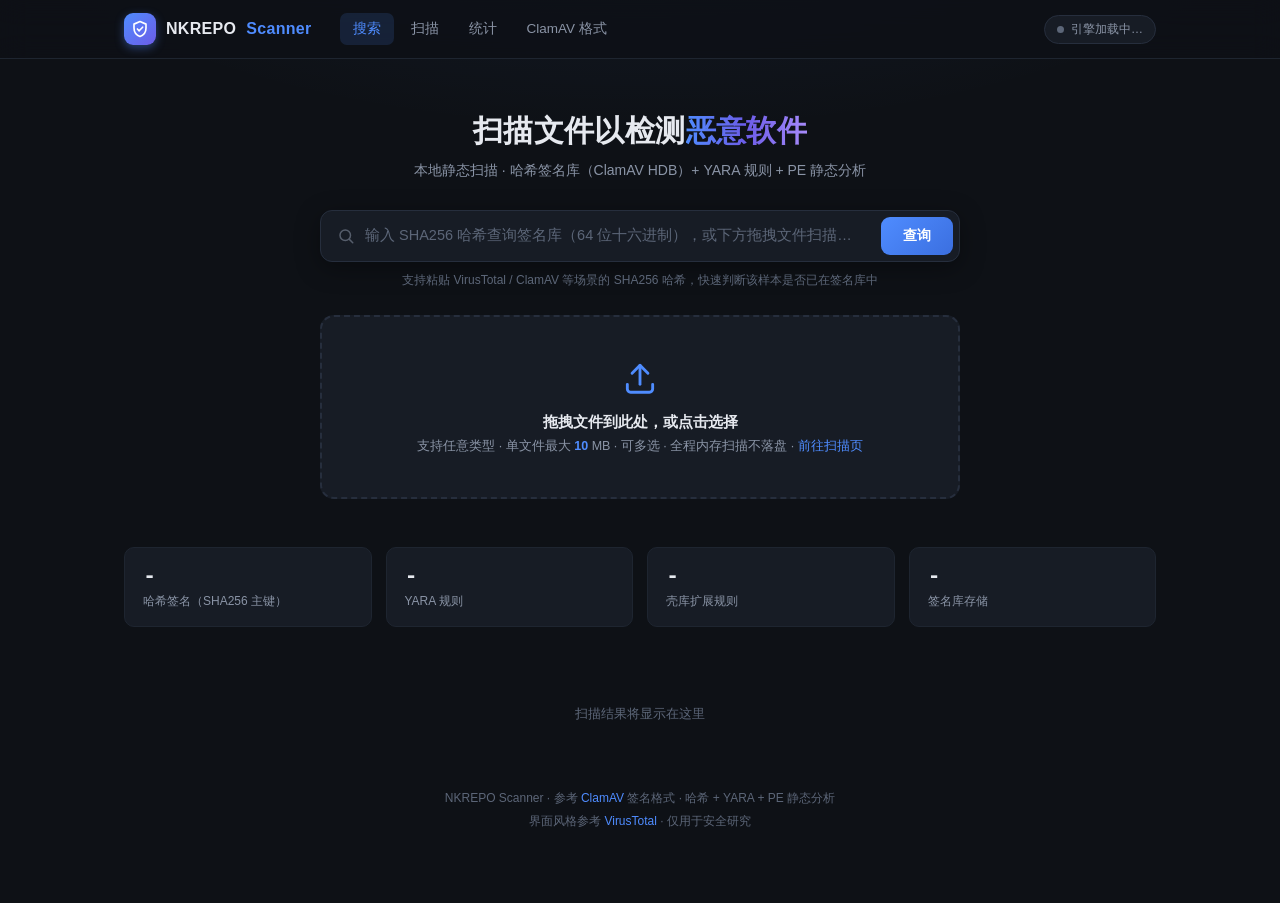
==== commit 2df24cd7: "新增 VirusTotal 风格独立扫描页 /scan - 新页面 templates/scan.html (GET /scan): FILE/URL/搜索三选项条(仅文件可用,   URL/搜索给出" ====
--- a/templates/index.html
+++ b/templates/index.html
@@ -4,425 +4,14 @@
 <meta charset="UTF-8">
 <meta name="viewport" content="width=device-width, initial-scale=1.0">
 <title>NKREPO Scanner - 静态恶意软件检测</title>
-<style>
-/* ================= VirusTotal 风格暗色主题 ================= */
-:root {
-  --bg: #0e1116;
-  --bg-soft: #12161d;
-  --panel: #171c25;
-  --panel-2: #1d232f;
-  --panel-3: #242b3a;
-  --border: #262e3d;
-  --border-soft: #1e2530;
-  --text: #e6e9ef;
-  --text-dim: #8a94a6;
-  --text-faint: #5c6678;
-  --accent: #4f8cff;
-  --accent-soft: rgba(79,140,255,.14);
-  --green: #34d17b;
-  --green-soft: rgba(52,209,123,.13);
-  --red: #f2555d;
-  --red-soft: rgba(242,85,93,.13);
-  --amber: #f5a623;
-  --amber-soft: rgba(245,166,35,.12);
-  --purple: #a78bfa;
-  --shadow: 0 6px 24px rgba(0,0,0,.35);
-  --radius: 10px;
-  --mono: "Cascadia Code", "Consolas", "SF Mono", monospace;
-}
-* { margin: 0; padding: 0; box-sizing: border-box; }
-html { scroll-behavior: smooth; }
-body {
-  background:
-    radial-gradient(1100px 480px at 50% -180px, rgba(79,140,255,.10), transparent 65%),
-    var(--bg);
-  color: var(--text);
-  font-family: "Segoe UI", "Microsoft YaHei", "PingFang SC", sans-serif;
-  min-height: 100vh;
-}
-a { color: var(--accent); text-decoration: none; }
-::selection { background: rgba(79,140,255,.35); }
-
-/* ================= 顶部导航 ================= */
-.topbar {
-  position: sticky; top: 0; z-index: 50;
-  background: rgba(14,17,22,.82);
-  backdrop-filter: blur(14px);
-  -webkit-backdrop-filter: blur(14px);
-  border-bottom: 1px solid var(--border-soft);
-}
-.nav-inner {
-  max-width: 1080px; margin: 0 auto; padding: 0 24px;
-  height: 58px; display: flex; align-items: center; gap: 20px;
-}
-.brand { display: flex; align-items: center; gap: 10px; font-weight: 700; font-size: 16px; color: var(--text); letter-spacing: .3px; }
-.brand-logo {
-  width: 32px; height: 32px; border-radius: 9px;
-  background: linear-gradient(135deg, #4f8cff, #6c5ce7);
-  display: flex; align-items: center; justify-content: center;
-  box-shadow: 0 3px 10px rgba(79,140,255,.4);
-}
-.brand-logo svg { display: block; }
-.brand em { font-style: normal; color: var(--accent); }
-.nav-links { display: flex; gap: 4px; margin-left: 8px; }
-.nav-links a {
-  color: var(--text-dim); font-size: 13.5px; padding: 7px 13px;
-  border-radius: 7px; transition: background .15s, color .15s;
-}
-.nav-links a:hover { color: var(--text); background: var(--panel-2); }
-.nav-links a.active { color: var(--accent); background: var(--accent-soft); }
-.nav-right { margin-left: auto; display: flex; align-items: center; gap: 10px; }
-.engine-pill {
-  display: flex; align-items: center; gap: 7px;
-  font-size: 12px; padding: 5px 12px; border-radius: 20px;
-  border: 1px solid var(--border); background: var(--panel);
-  color: var(--text-dim);
-}
-.engine-pill .dot { width: 7px; height: 7px; border-radius: 50%; background: var(--text-faint); }
-.engine-pill.ok .dot { background: var(--green); box-shadow: 0 0 6px rgba(52,209,123,.7); }
-.engine-pill.ok { color: var(--text); }
-.engine-pill.warn .dot { background: var(--amber); box-shadow: 0 0 6px rgba(245,166,35,.7); }
-.engine-pill.warn { color: var(--amber); }
-
-/* ================= 主容器 ================= */
-.container { max-width: 1080px; margin: 0 auto; padding: 0 24px 70px; }
-
-/* ================= Hero / 搜索区 ================= */
-.hero { padding: 52px 0 8px; text-align: center; }
-.hero h1 { font-size: 30px; font-weight: 700; letter-spacing: .4px; }
-.hero h1 .grad {
-  background: linear-gradient(92deg, #4f8cff, #6c5ce7, #a78bfa);
-  -webkit-background-clip: text; background-clip: text; color: transparent;
-}
-.hero-sub { color: var(--text-dim); font-size: 14px; margin-top: 10px; }
-
-.search-box {
-  max-width: 640px; margin: 30px auto 0;
-  display: flex; align-items: center; gap: 8px;
-  background: var(--panel); border: 1px solid var(--border);
-  border-radius: 12px; padding: 6px 6px 6px 16px;
-  box-shadow: var(--shadow);
-  transition: border-color .2s, box-shadow .2s;
-}
-.search-box:focus-within {
-  border-color: rgba(79,140,255,.6);
-  box-shadow: 0 0 0 3px rgba(79,140,255,.18), var(--shadow);
-}
-.search-box svg { flex: none; opacity: .55; }
-.search-box input {
-  flex: 1; border: none; outline: none; background: transparent;
-  color: var(--text); font-size: 14.5px; font-family: var(--mono); padding: 10px 2px;
-}
-.search-box input::placeholder { color: var(--text-faint); font-family: "Segoe UI", "Microsoft YaHei", sans-serif; }
-.search-box button {
-  flex: none; border: none; cursor: pointer;
-  background: linear-gradient(135deg, #4f8cff, #3b6fe0);
-  color: #fff; font-size: 13.5px; font-weight: 600;
-  padding: 10px 22px; border-radius: 9px;
-  transition: filter .15s, transform .1s;
-}
-.search-box button:hover { filter: brightness(1.1); }
-.search-box button:active { transform: scale(.97); }
-.search-hint { color: var(--text-faint); font-size: 12px; margin-top: 10px; }
-
-/* ================= 上传区 ================= */
-.upload-wrap { max-width: 640px; margin: 26px auto 0; }
-.dropzone {
-  border: 2px dashed var(--border);
-  border-radius: 14px; padding: 42px 24px;
-  text-align: center; cursor: pointer;
-  transition: border-color .18s, background .18s, transform .12s;
-  background: var(--panel);
-}
-.dropzone:hover, .dropzone.over {
-  border-color: var(--accent);
-  background: var(--panel-2);
-}
-.dropzone:active { transform: scale(.995); }
-.dz-icon { margin-bottom: 12px; }
-.dz-main { font-size: 15px; font-weight: 600; }
-.dz-hint { color: var(--text-dim); font-size: 12.5px; margin-top: 6px; }
-.dz-hint b { color: var(--accent); font-weight: 600; }
-
-/* ================= 统计卡 ================= */
-.stats {
-  display: grid; grid-template-columns: repeat(auto-fit, minmax(200px, 1fr));
-  gap: 14px; margin: 40px 0 34px;
-}
-.stat {
-  background: var(--panel); border: 1px solid var(--border-soft);
-  border-radius: var(--radius); padding: 16px 18px;
-  transition: border-color .15s, transform .15s;
-}
-.stat:hover { border-color: var(--border); transform: translateY(-2px); }
-.stat .num { font-size: 22px; font-weight: 700; font-family: var(--mono); color: var(--text); }
-.stat .num.ok { color: var(--green); }
-.stat .num.warn { color: var(--amber); }
-.stat .lbl { color: var(--text-dim); font-size: 12px; margin-top: 4px; }
-.stat .lbl b { color: var(--text-faint); font-weight: 500; }
-
-/* ================= 结果卡片 (VT 风格) ================= */
-.results { display: flex; flex-direction: column; gap: 22px; }
-.results-empty {
-  text-align: center; color: var(--text-faint); font-size: 13px;
-  padding: 44px 0 20px;
-}
-
-.card {
-  background: var(--panel); border: 1px solid var(--border-soft);
-  border-radius: 14px; overflow: hidden;
-  box-shadow: var(--shadow);
-  animation: slideIn .28s ease;
-}
-@keyframes slideIn { from { opacity: 0; transform: translateY(10px); } to { opacity: 1; transform: none; } }
-.card.updated { animation: flashUpdate .8s ease; }
-@keyframes flashUpdate {
-  0% { box-shadow: 0 0 0 3px rgba(79,140,255,.4), var(--shadow); }
-  100% { box-shadow: 0 0 0 3px rgba(79,140,255,0), var(--shadow); }
-}
-
-/* ---- verdict 横幅 ---- */
-.banner {
-  display: flex; align-items: center; gap: 18px;
-  padding: 20px 24px;
-  border-bottom: 1px solid var(--border-soft);
-  border-left: 4px solid transparent;
-}
-.banner.clean    { background: linear-gradient(90deg, var(--green-soft), transparent 70%); border-left-color: var(--green); }
-.banner.detected { background: linear-gradient(90deg, var(--red-soft), transparent 70%); border-left-color: var(--red); }
-.banner.scanning { background: linear-gradient(90deg, var(--accent-soft), transparent 70%); border-left-color: var(--accent); }
-.banner.error    { background: linear-gradient(90deg, var(--amber-soft), transparent 70%); border-left-color: var(--amber); }
-.banner-icon {
-  flex: none; width: 46px; height: 46px; border-radius: 50%;
-  display: flex; align-items: center; justify-content: center;
-}
-.banner.clean .banner-icon    { background: rgba(52,209,123,.15); color: var(--green); }
-.banner.detected .banner-icon { background: rgba(242,85,93,.15); color: var(--red); }
-.banner.scanning .banner-icon { background: rgba(79,140,255,.15); color: var(--accent); }
-.banner.error .banner-icon    { background: rgba(245,166,35,.15); color: var(--amber); }
-.banner-title { font-size: 17px; font-weight: 700; letter-spacing: .2px; }
-.banner-sub { color: var(--text-dim); font-size: 12.5px; margin-top: 5px; word-break: break-all; }
-.banner-sub b { color: var(--text); font-weight: 600; }
-.banner-ring { margin-left: auto; flex: none; }
-
-/* ---- 标签页 ---- */
-.tabs {
-  display: flex; gap: 2px; padding: 0 20px;
-  border-bottom: 1px solid var(--border-soft);
-  background: var(--bg-soft);
-}
-.tab {
-  border: none; background: none; cursor: pointer;
-  color: var(--text-dim); font-size: 13.5px; font-weight: 600;
-  padding: 13px 16px; border-bottom: 2px solid transparent;
-  transition: color .15s;
-}
-.tab:hover { color: var(--text); }
-.tab.active { color: var(--accent); border-bottom-color: var(--accent); }
-.tab .cnt {
-  display: inline-block; font-family: var(--mono); font-size: 11px;
-  background: var(--panel-3); border-radius: 10px; padding: 1px 8px; margin-left: 6px;
-  color: var(--text-dim);
-}
-.tab.active .cnt { background: var(--accent-soft); color: var(--accent); }
-
-.panel { padding: 20px 24px; display: none; }
-.panel.active { display: block; animation: fadeIn .2s ease; }
-@keyframes fadeIn { from { opacity: 0; } to { opacity: 1; } }
-
-/* ---- 引擎检测表 ---- */
-.det-table { width: 100%; border-collapse: collapse; font-size: 13px; }
-.det-table th {
-  text-align: left; color: var(--text-faint); font-weight: 500; font-size: 11.5px;
-  padding: 8px 14px; border-bottom: 1px solid var(--border-soft);
-  letter-spacing: .6px; text-transform: uppercase;
-}
-.det-table td { padding: 12px 14px; border-bottom: 1px solid var(--border-soft); vertical-align: middle; }
-.det-table tr:last-child td { border-bottom: none; }
-.det-table .col-engine { width: 34%; }
-.engine-cell { display: flex; align-items: center; gap: 10px; font-weight: 600; }
-.engine-cell .e-icon { flex: none; width: 30px; height: 30px; border-radius: 8px; display: flex; align-items: center; justify-content: center; font-size: 13px; font-weight: 700; font-family: var(--mono); }
-.engine-cell .e-icon.h { background: var(--accent-soft); color: var(--accent); }
-.engine-cell .e-icon.y { background: rgba(167,139,250,.14); color: var(--purple); }
-.engine-cell .e-icon.p { background: rgba(52,209,123,.13); color: var(--green); }
-.det-row.hit { background: var(--red-soft); }
-.det-row.hit td { border-bottom-color: rgba(242,85,93,.14); }
-.det-name { font-family: var(--mono); font-size: 12.5px; color: var(--red); font-weight: 600; word-break: break-all; }
-.det-detail { color: var(--text-dim); font-size: 12px; margin-top: 3px; word-break: break-all; }
-.det-verdict { display: flex; align-items: center; gap: 7px; font-size: 13px; font-weight: 600; }
-.det-verdict.ok { color: var(--green); }
-.det-verdict.bad { color: var(--red); }
-.det-verdict.pending { color: var(--text-dim); font-weight: 500; }
-.det-note { color: var(--text-faint); font-size: 11.5px; padding: 12px 14px 0; font-family: var(--mono); }
-.badge {
-  display: inline-block; font-size: 10.5px; font-family: var(--mono);
-  border-radius: 4px; padding: 2px 7px; margin-left: 8px; letter-spacing: .3px;
-  background: rgba(242,85,93,.16); color: var(--red); border: 1px solid rgba(242,85,93,.35);
-  vertical-align: 1px;
-}
-
-/* ---- 详细信息: 区块卡片 ---- */
-.detail-grid { display: flex; flex-direction: column; gap: 18px; }
-.dsec { border: 1px solid var(--border-soft); border-radius: 12px; overflow: hidden; }
-.dsec-head {
-  display: flex; align-items: center; gap: 10px;
-  padding: 12px 18px; background: var(--bg-soft);
-  border-bottom: 1px solid var(--border-soft);
-  font-size: 12.5px; font-weight: 700; color: var(--text-dim);
-  letter-spacing: .6px; text-transform: uppercase;
-}
-.dsec-head svg { opacity: .7; }
-.dsec-body { padding: 16px 18px; }
-
-.kv { display: grid; grid-template-columns: 110px 1fr; gap: 7px 14px; font-size: 12.5px; }
-.kv .k { color: var(--text-dim); }
-.kv .v { color: var(--text); font-family: var(--mono); word-break: break-all; }
-.kv .v.na { color: var(--text-faint); font-style: italic; }
-
-/* 哈希行 + 复制 */
-.hash-row {
-  display: flex; align-items: center; gap: 10px;
-  padding: 8px 12px; border: 1px solid var(--border-soft); border-radius: 8px;
-  margin-bottom: 8px; background: var(--bg-soft);
-  font-family: var(--mono); font-size: 12px;
-}
-.hash-row:last-child { margin-bottom: 0; }
-.hash-row .h-label { flex: none; width: 72px; color: var(--text-dim); font-size: 11.5px; }
-.hash-row .h-val { flex: 1; color: var(--text); user-select: all; word-break: break-all; }
-.copy-btn {
-  flex: none; border: 1px solid var(--border); background: var(--panel-2);
-  color: var(--text-dim); border-radius: 6px; cursor: pointer;
-  width: 30px; height: 28px; display: flex; align-items: center; justify-content: center;
-  transition: color .15s, border-color .15s, background .15s;
-}
-.copy-btn:hover { color: var(--accent); border-color: var(--accent); background: var(--accent-soft); }
-.copy-btn.copied { color: var(--green); border-color: var(--green); background: var(--green-soft); }
-
-/* 文件类型行 */
-.ftype-row {
-  display: flex; align-items: center; gap: 10px; flex-wrap: wrap;
-  padding: 12px 16px; margin-bottom: 16px;
-  background: var(--bg-soft); border: 1px solid var(--border-soft); border-radius: 10px;
-}
-.ft-icon { font-size: 17px; }
-.ft-name { font-size: 13.5px; font-weight: 700; }
-.ft-cat {
-  font-size: 10.5px; padding: 2px 10px; border-radius: 12px;
-  font-family: var(--mono); letter-spacing: .4px; text-transform: uppercase;
-}
-.ft-cat.executable { background: var(--red-soft); color: var(--red); border: 1px solid rgba(242,85,93,.35); }
-.ft-cat.document    { background: var(--accent-soft); color: var(--accent); border: 1px solid rgba(79,140,255,.35); }
-.ft-cat.archive     { background: var(--amber-soft); color: var(--amber); border: 1px solid rgba(245,166,35,.35); }
-.ft-cat.graphics    { background: var(--green-soft); color: var(--green); border: 1px solid rgba(52,209,123,.35); }
-.ft-cat.media, .ft-cat.disk, .ft-cat.ai-model { background: rgba(167,139,250,.13); color: var(--purple); border: 1px solid rgba(167,139,250,.35); }
-.ft-cat.script      { background: var(--amber-soft); color: var(--amber); border: 1px solid rgba(245,166,35,.35); }
-.ft-cat.mail, .ft-cat.text, .ft-cat.data, .ft-cat.binary, .ft-cat.other { background: rgba(138,148,166,.13); color: var(--text-dim); border: 1px solid var(--border); }
-.ft-code { font-family: var(--mono); font-size: 11px; color: var(--text-faint); }
-.ft-method { margin-left: auto; font-size: 11px; color: var(--text-faint); border: 1px solid var(--border-soft); border-radius: 5px; padding: 2px 9px; font-family: var(--mono); }
-
-/* 模糊哈希 */
-.fuzzy { display: grid; grid-template-columns: 110px 1fr; gap: 7px 14px; font-family: var(--mono); font-size: 12px; }
-.fuzzy .k { color: var(--text-dim); }
-.fuzzy .v { color: var(--text); word-break: break-all; user-select: all; }
-.fuzzy .v.na { color: var(--text-faint); font-style: italic; cursor: help; }
-
-/* PE 信息 */
-.pe-grid {
-  display: grid; grid-template-columns: repeat(auto-fill, minmax(200px, 1fr));
-  gap: 10px 18px; font-size: 12.5px;
-}
-.pe-grid .k { color: var(--text-dim); font-size: 11px; }
-.pe-grid .v { font-family: var(--mono); margin-top: 2px; color: var(--text); }
-.pe-tbl {
-  width: 100%; border-collapse: collapse; margin-top: 14px;
-  font-size: 12px; font-family: var(--mono);
-}
-.pe-tbl th, .pe-tbl td { text-align: left; padding: 6px 10px; border-bottom: 1px solid var(--border-soft); white-space: nowrap; }
-.pe-tbl th { color: var(--text-faint); font-weight: 500; font-size: 11px; }
-.pe-tbl td.sz { color: var(--text-dim); }
-.imports { margin-top: 14px; font-size: 12px; font-family: var(--mono); }
-.imports .imp-dll { margin-bottom: 5px; color: var(--text); word-break: break-all; }
-.imports .imp-dll b { color: var(--accent); font-weight: 600; }
-.imports .imp-fn { color: var(--text-dim); }
-
-/* 壳检测 */
-.pk-head { display: flex; align-items: center; gap: 8px; flex-wrap: wrap; }
-.pk-badge {
-  font-family: var(--mono); font-size: 12px; font-weight: 700;
-  padding: 3px 11px; border-radius: 6px; letter-spacing: .3px;
-}
-.pk-badge i { font-style: normal; font-weight: 500; font-size: 10px; opacity: .85; margin-left: 5px; }
-.pk-badge.high { background: rgba(242,85,93,.14); color: var(--red); border: 1px solid rgba(242,85,93,.4); }
-.pk-badge.medium { background: rgba(230,126,34,.14); color: #e67e22; border: 1px solid rgba(230,126,34,.4); }
-.pk-badge.low { background: var(--amber-soft); color: var(--amber); border: 1px solid rgba(245,166,35,.35); }
-.pk-clean { font-size: 12.5px; color: var(--green); display: flex; align-items: center; gap: 6px; }
-.pk-score { font-size: 11px; color: var(--text-dim); font-family: var(--mono); }
-.pk-sig { margin-top: 10px; font-size: 11.5px; color: var(--text-dim); font-family: var(--mono); word-break: break-all; }
-.pk-sig b { color: var(--accent); }
-.pk-heu { display: flex; flex-wrap: wrap; gap: 6px; margin-top: 10px; }
-.pk-heu span {
-  font-size: 11px; color: var(--text-dim);
-  border: 1px solid var(--border); border-radius: 12px; padding: 2px 9px;
-}
-.pk-yara {
-  margin-left: auto; font-size: 11px; color: var(--text-dim);
-  border: 1px dashed var(--border); border-radius: 5px; padding: 2px 9px;
-  font-family: var(--mono); white-space: nowrap;
-}
-.pk-yara b { color: var(--accent); font-weight: 600; }
-.pk-yara.err { color: var(--amber); border-color: rgba(245,166,35,.4); }
-.pk-yara.err b { color: var(--amber); }
-
-/* 说明列表 */
-.notes { margin-top: 4px; font-size: 11.5px; color: var(--text-dim); display: flex; flex-direction: column; gap: 4px; }
-.notes div { padding-left: 12px; position: relative; }
-.notes div::before { content: '·'; position: absolute; left: 3px; }
-
-/* 扫描信息行 */
-.scan-info {
-  display: flex; align-items: center; gap: 6px; flex-wrap: wrap;
-  color: var(--text-faint); font-size: 11.5px; margin-top: 14px;
-  font-family: var(--mono);
-}
-.scan-info .sep { opacity: .5; }
-.engine-chip {
-  border: 1px solid var(--border-soft); border-radius: 4px;
-  padding: 1px 8px; color: var(--text-dim); font-size: 10.5px;
-}
-
-/* 等待占位 */
-.pending {
-  display: flex; align-items: center; gap: 10px;
-  padding: 12px 14px; margin-top: 14px;
-  color: var(--text-dim); font-size: 12.5px;
-  border: 1px dashed var(--border); border-radius: 10px;
-  background: var(--accent-soft);
-}
-.pending.fail { border-color: rgba(242,85,93,.4); background: var(--red-soft); color: var(--text); }
-
-/* 进度环 */
-.ring-wrap { display: flex; flex-direction: column; align-items: center; gap: 4px; }
-.ring-label { font-size: 10px; color: var(--text-faint); font-family: var(--mono); letter-spacing: .3px; }
-
-/* spinner */
-.spinner {
-  width: 18px; height: 18px; border-radius: 50%;
-  border: 2px solid var(--border); border-top-color: var(--accent);
-  animation: spin .8s linear infinite; display: inline-block;
-  vertical-align: -4px;
-}
-@keyframes spin { to { transform: rotate(360deg); } }
-
-footer { margin-top: 44px; color: var(--text-faint); font-size: 12px; text-align: center; line-height: 1.9; }
-footer a { color: var(--accent); }
-</style>
+<link rel="stylesheet" href="/static/app.css">
 </head>
 <body>
 
 <!-- ================= 顶部导航 ================= -->
 <nav class="topbar">
   <div class="nav-inner">
-    <a class="brand" href="#top">
+    <a class="brand" href="/">
       <span class="brand-logo">
         <svg width="18" height="18" viewBox="0 0 24 24" fill="none" stroke="#fff" stroke-width="2.2" stroke-linecap="round" stroke-linejoin="round">
           <path d="M12 2l8 3.5v5.2c0 5-3.4 9.6-8 11.3-4.6-1.7-8-6.3-8-11.3V5.5L12 2z"/>
@@ -432,7 +21,8 @@
       NKREPO <em>Scanner</em>
     </a>
     <div class="nav-links">
-      <a href="#scan" class="active">扫描</a>
+      <a href="/" class="active">搜索</a>
+      <a href="/scan">扫描</a>
       <a href="#stats">统计</a>
       <a href="https://www.clamav.net" target="_blank" rel="noopener">ClamAV 格式</a>
     </div>
@@ -469,7 +59,7 @@
           </svg>
         </div>
         <div class="dz-main">拖拽文件到此处，或点击选择</div>
-        <div class="dz-hint">支持任意类型 · 单文件最大 <b id="maxMb">10</b> MB · 可多选 · 全程内存扫描不落盘</div>
+        <div class="dz-hint">支持任意类型 · 单文件最大 <b id="maxMb">10</b> MB · 可多选 · 全程内存扫描不落盘 · <a href="/scan" style="color:var(--accent)">前往扫描页</a></div>
         <input type="file" id="fi" multiple hidden>
       </div>
     </div>
@@ -493,524 +83,31 @@
   </footer>
 </div>
 
+<script src="/static/app.js"></script>
 <script>
-/* ================= 全局状态 ================= */
+/* ================= 首页绑定层 ================= */
 const dz = document.getElementById('dz');
 const fi = document.getElementById('fi');
 const results = document.getElementById('results');
 const emptyHint = document.getElementById('emptyHint');
-let MAX_UPLOAD_MB = 10;
 
-/* API 认证 (与后端 api_token 联动) */
-const API_TOKEN = (() => {
-  const t = new URLSearchParams(location.search).get('token');
-  if (t) localStorage.setItem('nk_api_token', t);
-  return localStorage.getItem('nk_api_token') || '';
-})();
-function authHeaders(extra) {
-  const h = Object.assign({}, extra || {});
-  if (API_TOKEN) h['Authorization'] = 'Bearer ' + API_TOKEN;
-  return h;
-}
-
-/* 文件类型图标 */
-const ftCatIcons = {
-  executable: '\u2699', document: '\u{1F4C4}', archive: '\u{1F4E6}',
-  graphics: '\u{1F5BC}', media: '\u{1F3AC}', script: '\u{1F4DD}', mail: '\u2709',
-  text: '\u{1F4C6}', disk: '\u{1F4BF}', 'ai-model': '\u{1F916}', data: '\u{1F5C2}',
-  binary: '\u{1F576}', other: '\u2753'
-};
-const FT_METHOD = { 'magic': '魔数匹配', 'magic+ooxml': '魔数+OOXML解析', 'pattern': '模式搜索',
-  'tail-magic': '尾部魔数', 'text-detect': '文本检测', 'fallback': '兜底判定',
-  'empty': '空文件', 'n/a': '不可用' };
-
-/* ================= 事件绑定 ================= */
+/* 上传事件 */
 dz.addEventListener('click', () => fi.click());
 dz.addEventListener('dragover', e => { e.preventDefault(); dz.classList.add('over'); });
 dz.addEventListener('dragleave', () => dz.classList.remove('over'));
 dz.addEventListener('drop', e => {
   e.preventDefault(); dz.classList.remove('over');
-  [...e.dataTransfer.files].forEach(upload);
+  [...e.dataTransfer.files].forEach(f => upload(f, results, emptyHint));
 });
-fi.addEventListener('change', () => { [...fi.files].forEach(upload); fi.value = ''; });
+fi.addEventListener('change', () => { [...fi.files].forEach(f => upload(f, results, emptyHint)); fi.value = ''; });
 
+/* 哈希搜索 (VT 大搜索框) */
 const hashInput = document.getElementById('hashInput');
-document.getElementById('lookupBtn').addEventListener('click', () => lookupHash(hashInput.value));
-hashInput.addEventListener('keydown', e => { if (e.key === 'Enter') lookupHash(hashInput.value); });
+document.getElementById('lookupBtn').addEventListener('click', () => lookupHashCard(hashInput.value, results, emptyHint));
+hashInput.addEventListener('keydown', e => { if (e.key === 'Enter') lookupHashCard(hashInput.value, results, emptyHint); });
 
-/* ================= 哈希查询 (VT 搜索框) ================= */
-function lookupHash(raw) {
-  const v = (raw || '').trim().toLowerCase();
-  if (!v) return;
-  if (!/^[0-9a-f]{64}$/.test(v)) {
-    pushCard(mkErrCard('无效的 SHA256', '请输入 64 位十六进制哈希（0-9 / a-f），例如：' + 'a'.repeat(64)));
-    return;
-  }
-  const card = mkScanCard({ name: v + '.sha256', size: 0 }, 'query');
-  card.querySelector('.banner-title').textContent = '正在查询签名库…';
-  card.querySelector('.banner-sub').innerHTML = 'SHA256 <b>' + v + '</b>';
-  results.prepend(card);
-  fetch('/api/hash/' + v, { headers: authHeaders() })
-    .then(r => r.json())
-    .then(d => {
-      if (d.error) { renderErr(card, d.error); return; }
-      if (d.hit) {
-        card.querySelector('.banner').className = 'banner detected';
-        card.querySelector('.banner-icon').innerHTML = ICON_X;
-        card.querySelector('.banner-title').textContent = d.detections.length + ' 个引擎将此哈希标记为恶意';
-        card.querySelector('.banner-sub').innerHTML = 'SHA256 <b>' + v + '</b> · 命中签名库';
-        const t = card.querySelector('.tabs'); t.style.display = 'none';
-        card.querySelector('.panel-details').innerHTML =
-          '<div class="det-table">' + d.detections.map(x =>
-            '<div class="det-row hit" style="display:flex;justify-content:space-between;padding:12px 14px;border-bottom:1px solid rgba(242,85,93,.14)">' +
-            '<div><div class="det-name">' + esc(x.name) + '</div>' +
-            '<div class="det-detail">' + esc(x.detail || '') + '</div></div>' +
-            '<span class="engine-cell" style="flex:none"><span class="e-icon h">H</span> Hash DB</span></div>').join('') +
-          '</div>';
-        card.querySelector('.ring-wrap').style.display = '';
-        setRing(card, d.detections.length, 1, 'detected');
-      } else {
-        card.querySelector('.banner').className = 'banner clean';
-        card.querySelector('.banner-icon').innerHTML = ICON_CHECK;
-        card.querySelector('.banner-title').textContent = '未在签名库中找到此哈希';
-        card.querySelector('.banner-sub').innerHTML = 'SHA256 <b>' + v + '</b> · 该样本尚未被标记';
-        const t = card.querySelector('.tabs'); t.style.display = 'none';
-        card.querySelector('.panel-details').innerHTML =
-          '<div class="det-verdict ok" style="gap:8px">' + ICON_CHECK_SM +
-          '<span>签名库（' + fmtNum(STATS_HASH || 0) + ' 条）中不存在此 SHA256，未命中任何已知恶意签名。</span></div>';
-        card.querySelector('.ring-wrap').style.display = 'none';
-      }
-    })
-    .catch(e => renderErr(card, '网络错误: ' + e.message));
-}
-
-/* ================= 上传扫描 ================= */
-function upload(file) {
-  const card = mkScanCard(file, 'scan');
-  results.prepend(card);
-  emptyHint.style.display = 'none';
-
-  // 本地预检: 超过上限直接拒绝
-  const limitBytes = MAX_UPLOAD_MB * 1024 * 1024;
-  if (file.size > limitBytes) {
-    renderErr(card, '"' + file.name + '" 为 ' + fmtSize(file.size) + ', 超过上传上限 ' + MAX_UPLOAD_MB + 'MB, 请压缩后重试', '文件过大');
-    return;
-  }
-
-  const fd = new FormData();
-  fd.append('file', file);
-  fetch('/scan', { method: 'POST', headers: authHeaders(), body: fd })
-    .then(r => r.json()
-      .then(d => ({ ok: r.ok, status: r.status, d }))
-      .catch(() => ({ ok: false, status: r.status, d: null })))
-    .then(({ ok, status, d }) => {
-      if (!ok) {
-        if (status === 413) renderErr(card, '文件超过上传上限 ' + MAX_UPLOAD_MB + 'MB, 请压缩后重试', '文件过大');
-        else if (d && d.error) renderErr(card, d.error);
-        else renderErr(card, '请求失败 (HTTP ' + status + '), 请稍后重试');
-        return;
-      }
-      if (d.error) { renderErr(card, d.error); return; }
-      renderPhase1(card, d.result);
-      if (d.status === 'phase2' && d.task_id) pollTask(card, d.task_id);
-      else render(card, d.result);
-    })
-    .catch(e => renderErr(card, '网络错误: ' + e.message));
-}
-
-function pollTask(card, taskId) {
-  fetch('/api/task/' + taskId, { headers: authHeaders() })
-    .then(r => r.json())
-    .then(d => {
-      if (d.error) finalizePhase1(card, d.error);
-      else if (d.status === 'done') render(card, d.result);
-      else if (d.status === 'error') renderErr(card, '深度分析失败: ' + d.error);
-      else setTimeout(() => pollTask(card, taskId), 600);
-    })
-    .catch(() => setTimeout(() => pollTask(card, taskId), 1200));
-}
-
-/* ================= 结果卡片构建 ================= */
-let STATS_HASH = 0;
-
-function mkScanCard(file, mode) {
-  const card = document.createElement('div');
-  card.className = 'card';
-  card.innerHTML =
-    '<div class="banner scanning">' +
-      '<div class="banner-icon"><span class="spinner"></span></div>' +
-      '<div class="banner-text">' +
-        '<div class="banner-title">正在扫描…</div>' +
-        '<div class="banner-sub"><b>' + esc(file.name) + '</b>' + (file.size ? ' · ' + fmtSize(file.size) : '') + '</div>' +
-      '</div>' +
-      '<div class="banner-ring ring-wrap" style="display:none"><svg class="ring" width="54" height="54" viewBox="0 0 54 54"></svg><div class="ring-label">检测引擎</div></div>' +
-    '</div>' +
-    '<div class="tabs">' +
-      '<button class="tab active" data-tab="detections">检测结果<span class="cnt" id="detCnt">0</span></button>' +
-      '<button class="tab" data-tab="details">详细信息</button>' +
-    '</div>' +
-    '<div class="panel panel-detections active"></div>' +
-    '<div class="panel panel-details"></div>';
-  card.querySelectorAll('.tab').forEach(b => b.addEventListener('click', () => switchTab(card, b.dataset.tab)));
-  return card;
-}
-
-function switchTab(card, name) {
-  card.querySelectorAll('.tab').forEach(b => b.classList.toggle('active', b.dataset.tab === name));
-  card.querySelector('.panel-detections').classList.toggle('active', name === 'detections');
-  card.querySelector('.panel-details').classList.toggle('active', name === 'details');
-}
-
-/* 阶段1: 哈希 + 类型 + 签名库命中立即展示 */
-function renderPhase1(card, d) {
-  const banner = card.querySelector('.banner');
-  const detPanel = card.querySelector('.panel-detections');
-  const detPanelD = card.querySelector('.panel-details');
-
-  const hashHits = d.detections.filter(x => x.engine === 'Hash DB');
-  const verdictColor = hashHits.length ? 'detected' : 'scanning';
-
-  banner.className = 'banner ' + verdictColor;
-  if (hashHits.length) {
-    banner.querySelector('.banner-icon').innerHTML = ICON_X;
-    banner.querySelector('.banner-title').textContent = hashHits.length + ' 个引擎将此文件标记为恶意';
-    banner.querySelector('.banner-sub').innerHTML =
-      '<b>' + esc(d.filename) + '</b> · ' + esc(d.size_human) + ' · ' + esc(d.file_type);
-    banner.querySelector('.ring-wrap').style.display = '';
-    setRing(card, hashHits.length, 1, 'detected');
-  } else {
-    banner.querySelector('.banner-icon').innerHTML = '<span class="spinner"></span>';
-    banner.querySelector('.banner-title').textContent = '正在扫描…';
-    banner.querySelector('.banner-sub').innerHTML =
-      '<b>' + esc(d.filename) + '</b> · ' + esc(d.size_human) + ' · ' + esc(d.file_type);
-    banner.querySelector('.ring-wrap').style.display = 'none';
-  }
-
-  /* 检测结果 tab: 哈希命中 + YARA pending */
-  let rows = '';
-  rows += engRow('h', 'H', 'Hash DB', hashHits,
-    '<span class="spinner" style="width:14px;height:14px"></span> <span>YARA 规则匹配中…</span>');
-  detPanel.innerHTML = '<div class="det-table">' + rows + '</div>' +
-    '<div class="pending"><span class="spinner"></span>YARA 规则匹配 · 模糊哈希 · 查壳分析进行中…</div>';
-  card.querySelector('#detCnt').textContent = hashHits.length;
-
-  /* 详细信息 tab: 类型 + 哈希立即可见 */
-  detPanelD.innerHTML = ftypeRow(d) + '<div class="dsec"><div class="dsec-head">' + ICON_HASH + '文件哈希</div>' +
-    '<div class="dsec-body">' + hashRows(d) + '</div></div>' +
-    '<div class="pending" style="margin-top:16px"><span class="spinner"></span>深度分析（模糊哈希 / PE 元数据 / 查壳）完成后更新…</div>';
-}
-
-function finalizePhase1(card, msg) {
-  const p = card.querySelector('.panel-detections .pending');
-  if (p) p.innerHTML = '&#9888; 深度分析结果不可用: ' + esc(msg);
-}
-
-/* 完整结果渲染 (阶段2 完成后) */
-function render(card, d) {
-  card.classList.remove('updated');
-  void card.offsetWidth;
-  card.classList.add('updated');
-
-  const banner = card.querySelector('.banner');
-  banner.className = 'banner ' + (d.clean ? 'clean' : 'detected');
-  banner.querySelector('.banner-icon').innerHTML = d.clean ? ICON_CHECK : ICON_X;
-  banner.querySelector('.banner-title').textContent =
-    d.clean ? '未发现已知威胁' : d.detections.length + ' 个引擎将此文件标记为恶意';
-  banner.querySelector('.banner-sub').innerHTML =
-    '<b>' + esc(d.filename) + '</b> · ' + esc(d.size_human) + ' · ' + esc(d.file_type);
-
-  /* 检测环: n/m (参与引擎数) */
-  const n = d.detections.length;
-  const m = d.scanners.length || 1;
-  banner.querySelector('.ring-wrap').style.display = '';
-  setRing(card, n, m, d.clean ? 'clean' : 'detected');
-
-  /* 检测结果 tab */
-  card.querySelector('#detCnt').textContent = n;
-  card.querySelector('.panel-detections').innerHTML = detectionsTable(d) + scanInfoLine(d);
-  card.querySelector('.panel-details').innerHTML = ftypeRow(d) + detailsBlocks(d);
-
-  switchTab(card, 'detections');
-}
-
-/* ================= 检测结果表 ================= */
-function engRow(iconCls, letter, label, hits, extraHtml) {
-  const hasHits = hits && hits.length;
-  let cell;
-  if (hasHits) {
-    cell = hits.map(x =>
-      '<div style="padding:4px 0"><div class="det-name">' + esc(x.name) +
-      (x.engine === 'Hash DB' ? '<span class="badge">SHA256</span>' : '') + '</div>' +
-      (x.detail ? '<div class="det-detail">' + esc(x.detail) + '</div>' : '') + '</div>').join('');
-  } else if (extraHtml) {
-    cell = '<div class="det-verdict pending">' + extraHtml + '</div>';
-  } else {
-    cell = '<div class="det-verdict ok">' + ICON_CHECK_SM + '未检测到</div>';
-  }
-  return '<div class="det-row' + (hasHits ? ' hit' : '') + '" style="display:flex;align-items:center;gap:14px;padding:13px 14px;border-bottom:1px solid var(--border-soft)">' +
-    '<div class="engine-cell"><span class="e-icon ' + iconCls + '">' + letter + '</span>' + esc(label) + '</div>' +
-    '<div style="flex:1;min-width:0">' + cell + '</div></div>';
-}
-
-function detectionsTable(d) {
-  const dets = d.detections || [];
-  const yaraAvailable = (d.scanners || []).some(s => /YARA/i.test(s));
-  const hashHits = dets.filter(x => x.engine === 'Hash DB');
-  const yaraHits = dets.filter(x => x.engine === 'YARA');
-
-  let html = '<div class="det-table">';
-  html += engRow('h', 'H', 'Hash DB', hashHits);
-  if (yaraAvailable) html += engRow('y', 'Y', 'YARA', yaraHits);
-  /* 加壳启发 (辅助信息) */
-  const pk = (d.static_info || {}).packer;
-  if (pk && pk.detected && pk.packers && pk.packers.length) {
-    html += '<div class="det-row hit" style="display:flex;align-items:center;gap:14px;padding:13px 14px;border-bottom:1px solid var(--border-soft)">' +
-      '<div class="engine-cell"><span class="e-icon p">P</span>加壳启发</div>' +
-      '<div style="flex:1"><div class="det-name">' + pk.packers.map(p => esc(p.name)).join(' / ') + '</div>' +
-      '<div class="det-detail">启发评分 ' + pk.packed_score + ' / 100</div></div></div>';
-  }
-  html += '</div>';
-  return html;
-}
-
-function scanInfoLine(d) {
-  return '<div class="scan-info">耗时 ' + esc(d.elapsed_ms) + ' ms' +
-    (d.static_ms ? '<span class="sep">·</span> 静态分析 ' + esc(d.static_ms) + ' ms' : '') +
-    '<span class="sep">·</span> 参与引擎:' +
-    (d.scanners || []).map(s => '<span class="engine-chip">' + esc(s) + '</span>').join('') + '</div>';
-}
-
-/* ================= 详细信息 ================= */
-function ftypeRow(d) {
-  const fti = d.file_type_info || {};
-  const cat = fti.category || 'other';
-  const methodName = FT_METHOD[fti.method] || fti.method || '';
-  return '<div class="ftype-row">' +
-    '<span class="ft-icon">' + (ftCatIcons[cat] || ftCatIcons.other) + '</span>' +
-    '<span class="ft-name">' + esc(fti.name || d.file_type) + '</span>' +
-    '<span class="ft-cat ' + cat + '">' + esc(cat) + '</span>' +
-    (fti.cl_type && fti.cl_type !== 'CL_TYPE_ANY' ? '<span class="ft-code">' + esc(fti.cl_type) + '</span>' : '') +
-    (methodName ? '<span class="ft-method">' + methodName + '</span>' : '') +
-    '</div>';
-}
-
-function hashRows(d) {
-  const rows = [
-    ['SHA256', d.sha256], ['SHA1', d.sha1], ['MD5', d.md5]
-  ];
-  return rows.map(([label, val]) =>
-    '<div class="hash-row"><span class="h-label">' + label + '</span>' +
-    '<span class="h-val">' + esc(val) + '</span>' +
-    '<button class="copy-btn" title="复制" onclick="copyHash(this,\'' + esc(val) + '\')">' + ICON_COPY + '</button></div>').join('');
-}
-
-function copyHash(btn, val) {
-  const done = () => {
-    btn.classList.add('copied');
-    btn.innerHTML = ICON_CHECK_SM;
-    setTimeout(() => { btn.classList.remove('copied'); btn.innerHTML = ICON_COPY; }, 1400);
-  };
-  if (navigator.clipboard && navigator.clipboard.writeText) {
-    navigator.clipboard.writeText(val).then(done).catch(() => fallbackCopy(val, done));
-  } else fallbackCopy(val, done);
-}
-function fallbackCopy(val, done) {
-  const ta = document.createElement('textarea');
-  ta.value = val; ta.style.position = 'fixed'; ta.style.opacity = '0';
-  document.body.appendChild(ta); ta.select();
-  try { document.execCommand('copy'); } catch (e) {}
-  document.body.removeChild(ta); done();
-}
-
-function detailsBlocks(d) {
-  const si = d.static_info;
-  let html = '<div class="detail-grid">';
-  html += '<div class="dsec"><div class="dsec-head">' + ICON_HASH + '文件哈希</div><div class="dsec-body">' + hashRows(d) + '</div></div>';
-
-  html += '<div class="dsec"><div class="dsec-head">' + ICON_INFO + '基本信息</div><div class="dsec-body"><div class="kv">' +
-    '<span class="k">文件类型</span><span class="v">' + esc(d.file_type) + '</span>' +
-    '<span class="k">大小</span><span class="v">' + esc(d.size_human) + ' (' + fmtSize(d.size) + ')</span>' +
-    '<span class="k">扫描耗时</span><span class="v">' + esc(d.elapsed_ms) + ' ms' + (d.static_ms ? '（含静态 ' + esc(d.static_ms) + ' ms）' : '') + '</span>' +
-    '<span class="k">参与引擎</span><span class="v">' + (d.scanners || []).map(esc).join(' + ') + '</span>' +
-    '</div></div></div>';
-
-  /* 模糊哈希 */
-  if (si && si.fuzzy) {
-    const fz = si.fuzzy;
-    const keys = ['ssdeep', 'tlsh', 'imphash', 'authentihash'];
-    html += '<div class="dsec"><div class="dsec-head">' + ICON_FINGER + '模糊哈希</div><div class="dsec-body"><div class="fuzzy">' +
-      keys.map(k => {
-        const v = fz[k];
-        if (v) return '<span class="k">' + k + '</span><span class="v">' + esc(v) + '</span>';
-        return '<span class="k">' + k + '</span><span class="v na" title="' + esc(FZ_TIP[k] || '不可用') + '">-</span>';
-      }).join('') + '</div></div></div>';
-  }
-
-  /* 壳检测 */
-  if (si && si.packer) html += packerBlock(si.packer);
-
-  /* PE 元数据 */
-  if (si && si.pe) html += peBlock(si.pe);
-
-  /* 说明 */
-  const notes = (si && si.notes) || [];
-  if (d.phase2_note) notes.unshift({ __raw: d.phase2_note });
-  if (notes.length) {
-    html += '<div class="dsec"><div class="dsec-head">' + ICON_NOTE + '说明</div><div class="dsec-body"><div class="notes">' +
-      notes.map(n => '<div>' + (n.__raw !== undefined ? esc(n.__raw) : esc(n)) + '</div>').join('') + '</div></div></div>';
-  }
-  html += '</div>';
-  return html;
-}
-
-function packerBlock(pk) {
-  let html = '<div class="dsec"><div class="dsec-head">' + ICON_PACK + '壳 / Packer 识别</div><div class="dsec-body"><div class="pk-head">';
-  if (pk.detected && pk.packers.length) {
-    html += pk.packers.map(p =>
-      '<span class="pk-badge ' + esc(p.confidence || 'low') + '">' + esc(p.name) +
-      ' <i>' + esc(p.confidence || '') + '</i></span>').join('');
-    html += '<span class="pk-score">加壳评分 ' + pk.packed_score + ' / 100</span>';
-  } else {
-    html += '<span class="pk-clean">' + ICON_CHECK_SM + '未检测到已知壳</span>';
-    if (pk.packed_score > 0) html += '<span class="pk-score">启发评分 ' + pk.packed_score + ' / 100</span>';
-  }
-  if (pk.yara_rules_loaded > 0) {
-    const yTip = pk.yara_error ? ('规则加载警告: ' + pk.yara_error) : '外部 YARA 扩展壳库规则';
-    html += '<span class="pk-yara' + (pk.yara_error ? ' err' : '') + '" title="' + esc(yTip) + '">外部规则 <b>' + pk.yara_rules_loaded + '</b> 条</span>';
-  }
-  html += '</div>';
-  (pk.packers || []).forEach(p => {
-    if (p.signals && p.signals.length)
-      html += '<div class="pk-sig"><b>' + esc(p.name) + '</b> ' + p.signals.map(esc).join('；') + '</div>';
-  });
-  if (pk.heuristics && pk.heuristics.length)
-    html += '<div class="pk-heu">' + pk.heuristics.map(h =>
-      '<span title="启发式信号">' + esc(h.label) + '</span>').join('') + '</div>';
-  html += '</div></div>';
-  return html;
-}
-
-function peBlock(pe) {
-  let html = '<div class="dsec"><div class="dsec-head">' + ICON_PE + 'PE 元数据</div><div class="dsec-body">';
-  html += '<div class="pe-grid">' +
-    '<div><div class="k">Machine</div><div class="v">' + esc(pe.machine) + '</div></div>' +
-    '<div><div class="k">架构</div><div class="v">' + (pe.is_64bit ? '64-bit' : '32-bit') + '</div></div>' +
-    '<div><div class="k">编译时间</div><div class="v">' + esc(pe.timestamp || '-') + '</div></div>' +
-    '<div><div class="k">Subsystem</div><div class="v">' + esc(pe.subsystem) + '</div></div>' +
-    '<div><div class="k">入口点</div><div class="v">' + esc(pe.entry_point) + '</div></div>' +
-    '<div><div class="k">ImageBase</div><div class="v">' + esc(pe.image_base) + '</div></div>' +
-    '</div>';
-  if (pe.sections && pe.sections.length) {
-    html += '<table class="pe-tbl"><tr><th>节区</th><th>VirtualSize</th><th>RawSize</th><th>Flags</th></tr>' +
-      pe.sections.map(s =>
-        '<tr><td>' + esc(s.name) + '</td><td class="sz">' + fmtHex(s.vsize) + '</td>' +
-        '<td class="sz">' + fmtHex(s.rsize) + '</td><td>' + esc(s.flags) + '</td></tr>').join('') + '</table>';
-  }
-  if (pe.imports && pe.imports.length) {
-    html += '<div class="imports">' + pe.imports.map(i => {
-      const shown = i.funcs.slice(0, 8);
-      const more = i.funcs.length > 8 ? ' … 等 ' + i.funcs.length + ' 个' : '';
-      return '<div class="imp-dll"><b>' + esc(i.dll) + '</b> <span class="imp-fn">' + shown.map(esc).join(', ') + more + '</span></div>';
-    }).join('') + '</div>';
-  }
-  html += '</div></div>';
-  return html;
-}
-
-/* ================= 检测环 (SVG) ================= */
-function setRing(card, n, m, kind) {
-  const svg = card.querySelector('.ring');
-  const C = 2 * Math.PI * 22;
-  const frac = m > 0 ? n / m : 0;
-  const color = kind === 'clean' ? '#34d17b' : '#f2555d';
-  svg.innerHTML =
-    '<circle cx="27" cy="27" r="22" fill="none" stroke="#262e3d" stroke-width="6"/>' +
-    '<circle cx="27" cy="27" r="22" fill="none" stroke="' + color + '" stroke-width="6" ' +
-      'stroke-dasharray="' + C.toFixed(1) + '" stroke-dashoffset="' + (C * (1 - frac)).toFixed(1) + '" ' +
-      'stroke-linecap="round" transform="rotate(-90 27 27)" style="transition:stroke-dashoffset .6s ease"/>' +
-    '<text x="27" y="31.5" text-anchor="middle" font-size="13" font-weight="700" ' +
-      'font-family="Cascadia Code,Consolas,monospace" fill="' + color + '">' + n + '/' + m + '</text>';
-}
-
-/* ================= 错误/工具 ================= */
-function renderErr(card, msg, title) {
-  const banner = card.querySelector('.banner');
-  banner.className = 'banner error';
-  banner.querySelector('.banner-icon').innerHTML = ICON_WARN;
-  banner.querySelector('.banner-title').textContent = title || '扫描失败';
-  banner.querySelector('.banner-sub').innerHTML = esc(msg);
-  const tabs = card.querySelector('.tabs'); if (tabs) tabs.style.display = 'none';
-  const det = card.querySelector('.panel-detections'); if (det) det.classList.add('active');
-  const dtd = card.querySelector('.panel-details'); if (dtd) dtd.style.display = 'none';
-  if (det) det.innerHTML = '<div class="det-verdict pending" style="gap:8px">' + ICON_WARN +
-    '<span style="color:var(--amber)">' + esc(msg) + '</span></div>';
-}
-
-function mkErrCard(title, msg) {
-  const card = document.createElement('div');
-  card.className = 'card';
-  card.innerHTML =
-    '<div class="banner error"><div class="banner-icon">' + ICON_WARN + '</div>' +
-    '<div class="banner-text"><div class="banner-title">' + esc(title) + '</div>' +
-    '<div class="banner-sub">' + esc(msg) + '</div></div></div>';
-  return card;
-}
-
-function pushCard(card) {
-  results.prepend(card);
-  emptyHint.style.display = 'none';
-}
-
-/* ================= 图标 ================= */
-const ICON_CHECK = '<svg width="24" height="24" viewBox="0 0 24 24" fill="none" stroke="currentColor" stroke-width="2.2" stroke-linecap="round" stroke-linejoin="round"><path d="M22 11.1V12a10 10 0 1 1-5.9-9.1"/><path d="M22 4L12 14l-3-3"/></svg>';
-const ICON_X = '<svg width="24" height="24" viewBox="0 0 24 24" fill="none" stroke="currentColor" stroke-width="2.4" stroke-linecap="round"><circle cx="12" cy="12" r="10"/><path d="M15 9l-6 6M9 9l6 6"/></svg>';
-const ICON_WARN = '<svg width="24" height="24" viewBox="0 0 24 24" fill="none" stroke="currentColor" stroke-width="2.2" stroke-linecap="round" stroke-linejoin="round"><path d="M10.3 3.9L1.8 18a2 2 0 0 0 1.7 3h17a2 2 0 0 0 1.7-3L13.7 3.9a2 2 0 0 0-3.4 0z"/><path d="M12 9v4M12 17h.01"/></svg>';
-const ICON_CHECK_SM = '<svg width="15" height="15" viewBox="0 0 24 24" fill="none" stroke="currentColor" stroke-width="2.6" stroke-linecap="round" stroke-linejoin="round"><path d="M20 6L9 17l-5-5"/></svg>';
-const ICON_COPY = '<svg width="14" height="14" viewBox="0 0 24 24" fill="none" stroke="currentColor" stroke-width="2" stroke-linecap="round" stroke-linejoin="round"><rect x="9" y="9" width="13" height="13" rx="2"/><path d="M5 15H4a2 2 0 0 1-2-2V4a2 2 0 0 1 2-2h9a2 2 0 0 1 2 2v1"/></svg>';
-const ICON_HASH = '<svg width="14" height="14" viewBox="0 0 24 24" fill="none" stroke="currentColor" stroke-width="2" stroke-linecap="round"><path d="M4 9h16M4 15h16M10 3L8 21M16 3l-2 18"/></svg>';
-const ICON_INFO = '<svg width="14" height="14" viewBox="0 0 24 24" fill="none" stroke="currentColor" stroke-width="2" stroke-linecap="round"><circle cx="12" cy="12" r="10"/><path d="M12 16v-4M12 8h.01"/></svg>';
-const ICON_FINGER = '<svg width="14" height="14" viewBox="0 0 24 24" fill="none" stroke="currentColor" stroke-width="2" stroke-linecap="round" stroke-linejoin="round"><path d="M12 2a10 10 0 0 0-10 10c0 1.8.5 3.6 1.3 5.1L2 22l5-1.2A10 10 0 1 0 12 2z"/><path d="M8 11h.01M12 11h.01M16 11h.01"/></svg>';
-const ICON_PACK = '<svg width="14" height="14" viewBox="0 0 24 24" fill="none" stroke="currentColor" stroke-width="2" stroke-linecap="round" stroke-linejoin="round"><path d="M16.5 9.4L7.5 4.2"/><path d="M21 16V8a2 2 0 0 0-1-1.7l-7-4a2 2 0 0 0-2 0l-7 4A2 2 0 0 0 3 8v8a2 2 0 0 0 1 1.7l7 4a2 2 0 0 0 2 0l7-4a2 2 0 0 0 1-1.7z"/><path d="M3.3 7L12 12l8.7-5M12 22V12"/></svg>';
-const ICON_PE = '<svg width="14" height="14" viewBox="0 0 24 24" fill="none" stroke="currentColor" stroke-width="2" stroke-linecap="round" stroke-linejoin="round"><rect x="4" y="4" width="16" height="16" rx="2"/><path d="M9 8v8M12 8v8M15 8v3M15 14v.01"/></svg>';
-const ICON_NOTE = '<svg width="14" height="14" viewBox="0 0 24 24" fill="none" stroke="currentColor" stroke-width="2" stroke-linecap="round" stroke-linejoin="round"><path d="M14 2H6a2 2 0 0 0-2 2v16a2 2 0 0 0 2 2h12a2 2 0 0 0 2-2V8z"/><path d="M14 2v6h6M9 13h6M9 17h6"/></svg>';
-
-/* 模糊哈希缺失原因 tooltip */
-const FZ_TIP = {
-  ssdeep: 'CTPH 模糊哈希；需 ≥32B，超过 8MB 上限跳过',
-  tlsh: 'Trend Micro 局部敏感哈希；需 ≥50B 且内容复杂度足够',
-  imphash: 'PE 导入表哈希；仅 PE 样本',
-  authentihash: 'PE Authenticode 哈希（清零 CheckSum+安全目录后 SHA256）；仅 PE 样本'
-};
-
-function fmtHex(n) {
-  if (n === null || n === undefined) return '-';
-  return '0x' + Number(n).toString(16).toUpperCase();
-}
-function esc(s) { const d = document.createElement('span'); d.textContent = s ?? ''; return d.innerHTML; }
-function fmtSize(n) {
-  if (n < 1024) return n + ' B';
-  if (n < 1048576) return (n / 1024).toFixed(1) + ' KB';
-  return (n / 1048576).toFixed(1) + ' MB';
-}
-function fmtNum(n) { return (n || 0).toLocaleString('en-US'); }
-
-/* ================= 统计加载 ================= */
-fetch('/api/stats', { headers: authHeaders() }).then(r => r.json()).then(s => {
-  MAX_UPLOAD_MB = s.max_upload_mb || 10;
-  STATS_HASH = s.hash_signatures || 0;
-  document.getElementById('maxMb').textContent = MAX_UPLOAD_MB;
-  document.getElementById('hashCount').textContent = fmtNum(s.hash_signatures);
-  document.getElementById('yaraCount').textContent = s.yara_available ? fmtNum(s.yara_rules) : 'N/A';
-  document.getElementById('pkCount').textContent = s.packer_yara_available ? fmtNum(s.packer_yara_rules) : 'N/A';
-  const st = s.storage || {};
-  document.getElementById('dbSize').textContent = st.db_size_mb ? st.db_size_mb.toFixed(0) + ' MB' : '-';
-
-  const pill = document.getElementById('enginePill');
-  const txt = document.getElementById('engineText');
-  const ok = s.yara_available && s.packer_yara_available;
-  pill.classList.add(ok ? 'ok' : 'warn');
-  txt.textContent = ok ? '引擎正常' : (s.yara_available ? '壳库降级' : 'YARA 降级');
-});
+/* 统计 / 引擎状态 */
+loadStats();
 </script>
 </body>
 </html>
--- a/static/app.css
+++ b/static/app.css
@@ -0,0 +1,498 @@
+/* ================= VirusTotal 风格暗色主题 (共享样式: index / scan 共用) ================= */
+:root {
+  --bg: #0e1116;
+  --bg-soft: #12161d;
+  --panel: #171c25;
+  --panel-2: #1d232f;
+  --panel-3: #242b3a;
+  --border: #262e3d;
+  --border-soft: #1e2530;
+  --text: #e6e9ef;
+  --text-dim: #8a94a6;
+  --text-faint: #5c6678;
+  --accent: #4f8cff;
+  --accent-soft: rgba(79,140,255,.14);
+  --green: #34d17b;
+  --green-soft: rgba(52,209,123,.13);
+  --red: #f2555d;
+  --red-soft: rgba(242,85,93,.13);
+  --amber: #f5a623;
+  --amber-soft: rgba(245,166,35,.12);
+  --purple: #a78bfa;
+  --shadow: 0 6px 24px rgba(0,0,0,.35);
+  --radius: 10px;
+  --mono: "Cascadia Code", "Consolas", "SF Mono", monospace;
+}
+* { margin: 0; padding: 0; box-sizing: border-box; }
+html { scroll-behavior: smooth; }
+body {
+  background:
+    radial-gradient(1100px 480px at 50% -180px, rgba(79,140,255,.10), transparent 65%),
+    var(--bg);
+  color: var(--text);
+  font-family: "Segoe UI", "Microsoft YaHei", "PingFang SC", sans-serif;
+  min-height: 100vh;
+}
+a { color: var(--accent); text-decoration: none; }
+::selection { background: rgba(79,140,255,.35); }
+
+/* ================= 顶部导航 ================= */
+.topbar {
+  position: sticky; top: 0; z-index: 50;
+  background: rgba(14,17,22,.82);
+  backdrop-filter: blur(14px);
+  -webkit-backdrop-filter: blur(14px);
+  border-bottom: 1px solid var(--border-soft);
+}
+.nav-inner {
+  max-width: 1080px; margin: 0 auto; padding: 0 24px;
+  height: 58px; display: flex; align-items: center; gap: 20px;
+}
+.brand { display: flex; align-items: center; gap: 10px; font-weight: 700; font-size: 16px; color: var(--text); letter-spacing: .3px; }
+.brand-logo {
+  width: 32px; height: 32px; border-radius: 9px;
+  background: linear-gradient(135deg, #4f8cff, #6c5ce7);
+  display: flex; align-items: center; justify-content: center;
+  box-shadow: 0 3px 10px rgba(79,140,255,.4);
+}
+.brand-logo svg { display: block; }
+.brand em { font-style: normal; color: var(--accent); }
+.nav-links { display: flex; gap: 4px; margin-left: 8px; }
+.nav-links a {
+  color: var(--text-dim); font-size: 13.5px; padding: 7px 13px;
+  border-radius: 7px; transition: background .15s, color .15s;
+}
+.nav-links a:hover { color: var(--text); background: var(--panel-2); }
+.nav-links a.active { color: var(--accent); background: var(--accent-soft); }
+.nav-right { margin-left: auto; display: flex; align-items: center; gap: 10px; }
+.engine-pill {
+  display: flex; align-items: center; gap: 7px;
+  font-size: 12px; padding: 5px 12px; border-radius: 20px;
+  border: 1px solid var(--border); background: var(--panel);
+  color: var(--text-dim);
+}
+.engine-pill .dot { width: 7px; height: 7px; border-radius: 50%; background: var(--text-faint); }
+.engine-pill.ok .dot { background: var(--green); box-shadow: 0 0 6px rgba(52,209,123,.7); }
+.engine-pill.ok { color: var(--text); }
+.engine-pill.warn .dot { background: var(--amber); box-shadow: 0 0 6px rgba(245,166,35,.7); }
+.engine-pill.warn { color: var(--amber); }
+
+/* ================= 主容器 ================= */
+.container { max-width: 1080px; margin: 0 auto; padding: 0 24px 70px; }
+
+/* ================= Hero / 搜索区 ================= */
+.hero { padding: 52px 0 8px; text-align: center; }
+.hero h1 { font-size: 30px; font-weight: 700; letter-spacing: .4px; }
+.hero h1 .grad {
+  background: linear-gradient(92deg, #4f8cff, #6c5ce7, #a78bfa);
+  -webkit-background-clip: text; background-clip: text; color: transparent;
+}
+.hero-sub { color: var(--text-dim); font-size: 14px; margin-top: 10px; }
+
+.search-box {
+  max-width: 640px; margin: 30px auto 0;
+  display: flex; align-items: center; gap: 8px;
+  background: var(--panel); border: 1px solid var(--border);
+  border-radius: 12px; padding: 6px 6px 6px 16px;
+  box-shadow: var(--shadow);
+  transition: border-color .2s, box-shadow .2s;
+}
+.search-box:focus-within {
+  border-color: rgba(79,140,255,.6);
+  box-shadow: 0 0 0 3px rgba(79,140,255,.18), var(--shadow);
+}
+.search-box svg { flex: none; opacity: .55; }
+.search-box input {
+  flex: 1; border: none; outline: none; background: transparent;
+  color: var(--text); font-size: 14.5px; font-family: var(--mono); padding: 10px 2px;
+}
+.search-box input::placeholder { color: var(--text-faint); font-family: "Segoe UI", "Microsoft YaHei", sans-serif; }
+.search-box button {
+  flex: none; border: none; cursor: pointer;
+  background: linear-gradient(135deg, #4f8cff, #3b6fe0);
+  color: #fff; font-size: 13.5px; font-weight: 600;
+  padding: 10px 22px; border-radius: 9px;
+  transition: filter .15s, transform .1s;
+}
+.search-box button:hover { filter: brightness(1.1); }
+.search-box button:active { transform: scale(.97); }
+.search-hint { color: var(--text-faint); font-size: 12px; margin-top: 10px; }
+
+/* ================= 上传区 ================= */
+.upload-wrap { max-width: 640px; margin: 26px auto 0; }
+.dropzone {
+  border: 2px dashed var(--border);
+  border-radius: 14px; padding: 42px 24px;
+  text-align: center; cursor: pointer;
+  transition: border-color .18s, background .18s, transform .12s;
+  background: var(--panel);
+}
+.dropzone:hover, .dropzone.over {
+  border-color: var(--accent);
+  background: var(--panel-2);
+}
+.dropzone:active { transform: scale(.995); }
+.dz-icon { margin-bottom: 12px; }
+.dz-main { font-size: 15px; font-weight: 600; }
+.dz-hint { color: var(--text-dim); font-size: 12.5px; margin-top: 6px; }
+.dz-hint b { color: var(--accent); font-weight: 600; }
+
+/* scan 页: 大上传区 */
+.dropzone.large { padding: 62px 24px; }
+.dropzone.large .dz-main { font-size: 17px; }
+.dropzone.large .dz-browse {
+  display: inline-block; margin-top: 16px;
+  background: linear-gradient(135deg, #4f8cff, #3b6fe0);
+  color: #fff; font-size: 13.5px; font-weight: 600;
+  padding: 10px 26px; border-radius: 9px;
+  transition: filter .15s, transform .1s;
+}
+.dropzone.large .dz-browse:hover { filter: brightness(1.1); }
+.dropzone.large .dz-browse:active { transform: scale(.97); }
+.dropzone.large .dz-format { color: var(--text-faint); font-size: 11.5px; margin-top: 14px; }
+
+/* ================= 扫描选项条 (VT 风格 FILE / URL / SEARCH) ================= */
+.scan-opts { display: flex; gap: 8px; justify-content: center; margin: 30px 0 0; }
+.scan-opt {
+  display: flex; align-items: center; gap: 8px;
+  border: 1px solid var(--border); background: var(--panel);
+  color: var(--text-dim); font-size: 13px; font-weight: 600;
+  padding: 9px 20px; border-radius: 9px; cursor: pointer;
+  transition: border-color .15s, color .15s, background .15s;
+  user-select: none;
+}
+.scan-opt:hover { color: var(--text); border-color: var(--border); }
+.scan-opt.active {
+  color: var(--accent); border-color: rgba(79,140,255,.55);
+  background: var(--accent-soft);
+}
+.scan-opt.disabled { cursor: not-allowed; opacity: .55; }
+.scan-opt.disabled:hover { color: var(--text-dim); border-color: var(--border); }
+
+/* ================= 最近扫描历史 ================= */
+.recent { margin-top: 40px; }
+.recent-head {
+  display: flex; align-items: center; gap: 10px;
+  margin-bottom: 12px;
+}
+.recent-head h2 { font-size: 14px; font-weight: 700; letter-spacing: .4px; color: var(--text); }
+.recent-head .recent-cnt { font-family: var(--mono); font-size: 11px; color: var(--text-faint); }
+.recent-clear {
+  margin-left: auto; border: 1px solid var(--border); background: none;
+  color: var(--text-faint); font-size: 11.5px; padding: 4px 12px;
+  border-radius: 6px; cursor: pointer; transition: color .15s, border-color .15s;
+}
+.recent-clear:hover { color: var(--red); border-color: rgba(242,85,93,.5); }
+.recent-list { display: flex; flex-direction: column; gap: 8px; }
+.recent-item {
+  display: flex; align-items: center; gap: 12px;
+  background: var(--panel); border: 1px solid var(--border-soft);
+  border-radius: 10px; padding: 11px 16px; cursor: pointer;
+  transition: border-color .15s, transform .12s;
+}
+.recent-item:hover { border-color: var(--border); transform: translateY(-1px); }
+.recent-item .ri-verdict { flex: none; width: 8px; height: 34px; border-radius: 4px; }
+.recent-item.clean .ri-verdict { background: var(--green); }
+.recent-item.detected .ri-verdict { background: var(--red); }
+.recent-item.error .ri-verdict { background: var(--amber); }
+.recent-item .ri-icon { flex: none; font-size: 16px; }
+.recent-item .ri-main { flex: 1; min-width: 0; }
+.recent-item .ri-name { font-size: 13px; font-weight: 600; color: var(--text); white-space: nowrap; overflow: hidden; text-overflow: ellipsis; }
+.recent-item .ri-sub { font-family: var(--mono); font-size: 11px; color: var(--text-faint); margin-top: 2px; white-space: nowrap; overflow: hidden; text-overflow: ellipsis; }
+.recent-item .ri-badge {
+  flex: none; font-family: var(--mono); font-size: 10.5px; font-weight: 700;
+  padding: 3px 10px; border-radius: 12px; letter-spacing: .3px;
+}
+.recent-item.clean .ri-badge { color: var(--green); background: var(--green-soft); border: 1px solid rgba(52,209,123,.35); }
+.recent-item.detected .ri-badge { color: var(--red); background: var(--red-soft); border: 1px solid rgba(242,85,93,.35); }
+.recent-item.error .ri-badge { color: var(--amber); background: var(--amber-soft); border: 1px solid rgba(245,166,35,.35); }
+.recent-item .ri-del {
+  flex: none; border: none; background: none; color: var(--text-faint);
+  cursor: pointer; font-size: 15px; line-height: 1; padding: 4px 6px; border-radius: 5px;
+  transition: color .15s, background .15s;
+}
+.recent-item .ri-del:hover { color: var(--red); background: var(--red-soft); }
+.recent-empty { color: var(--text-faint); font-size: 12.5px; text-align: center; padding: 18px 0; border: 1px dashed var(--border-soft); border-radius: 10px; }
+
+/* ================= 统计卡 ================= */
+.stats {
+  display: grid; grid-template-columns: repeat(auto-fit, minmax(200px, 1fr));
+  gap: 14px; margin: 40px 0 34px;
+}
+.stat {
+  background: var(--panel); border: 1px solid var(--border-soft);
+  border-radius: var(--radius); padding: 16px 18px;
+  transition: border-color .15s, transform .15s;
+}
+.stat:hover { border-color: var(--border); transform: translateY(-2px); }
+.stat .num { font-size: 22px; font-weight: 700; font-family: var(--mono); color: var(--text); }
+.stat .num.ok { color: var(--green); }
+.stat .num.warn { color: var(--amber); }
+.stat .lbl { color: var(--text-dim); font-size: 12px; margin-top: 4px; }
+.stat .lbl b { color: var(--text-faint); font-weight: 500; }
+
+/* ================= 结果卡片 (VT 风格) ================= */
+.results { display: flex; flex-direction: column; gap: 22px; }
+.results-empty {
+  text-align: center; color: var(--text-faint); font-size: 13px;
+  padding: 44px 0 20px;
+}
+
+.card {
+  background: var(--panel); border: 1px solid var(--border-soft);
+  border-radius: 14px; overflow: hidden;
+  box-shadow: var(--shadow);
+  animation: slideIn .28s ease;
+}
+@keyframes slideIn { from { opacity: 0; transform: translateY(10px); } to { opacity: 1; transform: none; } }
+.card.updated { animation: flashUpdate .8s ease; }
+@keyframes flashUpdate {
+  0% { box-shadow: 0 0 0 3px rgba(79,140,255,.4), var(--shadow); }
+  100% { box-shadow: 0 0 0 3px rgba(79,140,255,0), var(--shadow); }
+}
+
+/* ---- verdict 横幅 ---- */
+.banner {
+  display: flex; align-items: center; gap: 18px;
+  padding: 20px 24px;
+  border-bottom: 1px solid var(--border-soft);
+  border-left: 4px solid transparent;
+}
+.banner.clean    { background: linear-gradient(90deg, var(--green-soft), transparent 70%); border-left-color: var(--green); }
+.banner.detected { background: linear-gradient(90deg, var(--red-soft), transparent 70%); border-left-color: var(--red); }
+.banner.scanning { background: linear-gradient(90deg, var(--accent-soft), transparent 70%); border-left-color: var(--accent); }
+.banner.error    { background: linear-gradient(90deg, var(--amber-soft), transparent 70%); border-left-color: var(--amber); }
+.banner-icon {
+  flex: none; width: 46px; height: 46px; border-radius: 50%;
+  display: flex; align-items: center; justify-content: center;
+}
+.banner.clean .banner-icon    { background: rgba(52,209,123,.15); color: var(--green); }
+.banner.detected .banner-icon { background: rgba(242,85,93,.15); color: var(--red); }
+.banner.scanning .banner-icon { background: rgba(79,140,255,.15); color: var(--accent); }
+.banner.error .banner-icon    { background: rgba(245,166,35,.15); color: var(--amber); }
+.banner-title { font-size: 17px; font-weight: 700; letter-spacing: .2px; }
+.banner-sub { color: var(--text-dim); font-size: 12.5px; margin-top: 5px; word-break: break-all; }
+.banner-sub b { color: var(--text); font-weight: 600; }
+.banner-ring { margin-left: auto; flex: none; }
+
+/* ---- 标签页 ---- */
+.tabs {
+  display: flex; gap: 2px; padding: 0 20px;
+  border-bottom: 1px solid var(--border-soft);
+  background: var(--bg-soft);
+}
+.tab {
+  border: none; background: none; cursor: pointer;
+  color: var(--text-dim); font-size: 13.5px; font-weight: 600;
+  padding: 13px 16px; border-bottom: 2px solid transparent;
+  transition: color .15s;
+}
+.tab:hover { color: var(--text); }
+.tab.active { color: var(--accent); border-bottom-color: var(--accent); }
+.tab .cnt {
+  display: inline-block; font-family: var(--mono); font-size: 11px;
+  background: var(--panel-3); border-radius: 10px; padding: 1px 8px; margin-left: 6px;
+  color: var(--text-dim);
+}
+.tab.active .cnt { background: var(--accent-soft); color: var(--accent); }
+
+.panel { padding: 20px 24px; display: none; }
+.panel.active { display: block; animation: fadeIn .2s ease; }
+@keyframes fadeIn { from { opacity: 0; } to { opacity: 1; } }
+
+/* ---- 引擎检测表 ---- */
+.det-table { width: 100%; border-collapse: collapse; font-size: 13px; }
+.det-table th {
+  text-align: left; color: var(--text-faint); font-weight: 500; font-size: 11.5px;
+  padding: 8px 14px; border-bottom: 1px solid var(--border-soft);
+  letter-spacing: .6px; text-transform: uppercase;
+}
+.det-table td { padding: 12px 14px; border-bottom: 1px solid var(--border-soft); vertical-align: middle; }
+.det-table tr:last-child td { border-bottom: none; }
+.det-table .col-engine { width: 34%; }
+.engine-cell { display: flex; align-items: center; gap: 10px; font-weight: 600; }
+.engine-cell .e-icon { flex: none; width: 30px; height: 30px; border-radius: 8px; display: flex; align-items: center; justify-content: center; font-size: 13px; font-weight: 700; font-family: var(--mono); }
+.engine-cell .e-icon.h { background: var(--accent-soft); color: var(--accent); }
+.engine-cell .e-icon.y { background: rgba(167,139,250,.14); color: var(--purple); }
+.engine-cell .e-icon.p { background: rgba(52,209,123,.13); color: var(--green); }
+.det-row.hit { background: var(--red-soft); }
+.det-row.hit td { border-bottom-color: rgba(242,85,93,.14); }
+.det-name { font-family: var(--mono); font-size: 12.5px; color: var(--red); font-weight: 600; word-break: break-all; }
+.det-detail { color: var(--text-dim); font-size: 12px; margin-top: 3px; word-break: break-all; }
+.det-verdict { display: flex; align-items: center; gap: 7px; font-size: 13px; font-weight: 600; }
+.det-verdict.ok { color: var(--green); }
+.det-verdict.bad { color: var(--red); }
+.det-verdict.pending { color: var(--text-dim); font-weight: 500; }
+.det-note { color: var(--text-faint); font-size: 11.5px; padding: 12px 14px 0; font-family: var(--mono); }
+.badge {
+  display: inline-block; font-size: 10.5px; font-family: var(--mono);
+  border-radius: 4px; padding: 2px 7px; margin-left: 8px; letter-spacing: .3px;
+  background: rgba(242,85,93,.16); color: var(--red); border: 1px solid rgba(242,85,93,.35);
+  vertical-align: 1px;
+}
+
+/* ---- 详细信息: 区块卡片 ---- */
+.detail-grid { display: flex; flex-direction: column; gap: 18px; }
+.dsec { border: 1px solid var(--border-soft); border-radius: 12px; overflow: hidden; }
+.dsec-head {
+  display: flex; align-items: center; gap: 10px;
+  padding: 12px 18px; background: var(--bg-soft);
+  border-bottom: 1px solid var(--border-soft);
+  font-size: 12.5px; font-weight: 700; color: var(--text-dim);
+  letter-spacing: .6px; text-transform: uppercase;
+}
+.dsec-head svg { opacity: .7; }
+.dsec-body { padding: 16px 18px; }
+
+.kv { display: grid; grid-template-columns: 110px 1fr; gap: 7px 14px; font-size: 12.5px; }
+.kv .k { color: var(--text-dim); }
+.kv .v { color: var(--text); font-family: var(--mono); word-break: break-all; }
+.kv .v.na { color: var(--text-faint); font-style: italic; }
+
+/* 哈希行 + 复制 */
+.hash-row {
+  display: flex; align-items: center; gap: 10px;
+  padding: 8px 12px; border: 1px solid var(--border-soft); border-radius: 8px;
+  margin-bottom: 8px; background: var(--bg-soft);
+  font-family: var(--mono); font-size: 12px;
+}
+.hash-row:last-child { margin-bottom: 0; }
+.hash-row .h-label { flex: none; width: 72px; color: var(--text-dim); font-size: 11.5px; }
+.hash-row .h-val { flex: 1; color: var(--text); user-select: all; word-break: break-all; }
+.copy-btn {
+  flex: none; border: 1px solid var(--border); background: var(--panel-2);
+  color: var(--text-dim); border-radius: 6px; cursor: pointer;
+  width: 30px; height: 28px; display: flex; align-items: center; justify-content: center;
+  transition: color .15s, border-color .15s, background .15s;
+}
+.copy-btn:hover { color: var(--accent); border-color: var(--accent); background: var(--accent-soft); }
+.copy-btn.copied { color: var(--green); border-color: var(--green); background: var(--green-soft); }
+
+/* 文件类型行 */
+.ftype-row {
+  display: flex; align-items: center; gap: 10px; flex-wrap: wrap;
+  padding: 12px 16px; margin-bottom: 16px;
+  background: var(--bg-soft); border: 1px solid var(--border-soft); border-radius: 10px;
+}
+.ft-icon { font-size: 17px; }
+.ft-name { font-size: 13.5px; font-weight: 700; }
+.ft-cat {
+  font-size: 10.5px; padding: 2px 10px; border-radius: 12px;
+  font-family: var(--mono); letter-spacing: .4px; text-transform: uppercase;
+}
+.ft-cat.executable { background: var(--red-soft); color: var(--red); border: 1px solid rgba(242,85,93,.35); }
+.ft-cat.document    { background: var(--accent-soft); color: var(--accent); border: 1px solid rgba(79,140,255,.35); }
+.ft-cat.archive     { background: var(--amber-soft); color: var(--amber); border: 1px solid rgba(245,166,35,.35); }
+.ft-cat.graphics    { background: var(--green-soft); color: var(--green); border: 1px solid rgba(52,209,123,.35); }
+.ft-cat.media, .ft-cat.disk, .ft-cat.ai-model { background: rgba(167,139,250,.13); color: var(--purple); border: 1px solid rgba(167,139,250,.35); }
+.ft-cat.script      { background: var(--amber-soft); color: var(--amber); border: 1px solid rgba(245,166,35,.35); }
+.ft-cat.mail, .ft-cat.text, .ft-cat.data, .ft-cat.binary, .ft-cat.other { background: rgba(138,148,166,.13); color: var(--text-dim); border: 1px solid var(--border); }
+.ft-code { font-family: var(--mono); font-size: 11px; color: var(--text-faint); }
+.ft-method { margin-left: auto; font-size: 11px; color: var(--text-faint); border: 1px solid var(--border-soft); border-radius: 5px; padding: 2px 9px; font-family: var(--mono); }
+
+/* 模糊哈希 */
+.fuzzy { display: grid; grid-template-columns: 110px 1fr; gap: 7px 14px; font-family: var(--mono); font-size: 12px; }
+.fuzzy .k { color: var(--text-dim); }
+.fuzzy .v { color: var(--text); word-break: break-all; user-select: all; }
+.fuzzy .v.na { color: var(--text-faint); font-style: italic; cursor: help; }
+
+/* PE 信息 */
+.pe-grid {
+  display: grid; grid-template-columns: repeat(auto-fill, minmax(200px, 1fr));
+  gap: 10px 18px; font-size: 12.5px;
+}
+.pe-grid .k { color: var(--text-dim); font-size: 11px; }
+.pe-grid .v { font-family: var(--mono); margin-top: 2px; color: var(--text); }
+.pe-tbl {
+  width: 100%; border-collapse: collapse; margin-top: 14px;
+  font-size: 12px; font-family: var(--mono);
+}
+.pe-tbl th, .pe-tbl td { text-align: left; padding: 6px 10px; border-bottom: 1px solid var(--border-soft); white-space: nowrap; }
+.pe-tbl th { color: var(--text-faint); font-weight: 500; font-size: 11px; }
+.pe-tbl td.sz { color: var(--text-dim); }
+.imports { margin-top: 14px; font-size: 12px; font-family: var(--mono); }
+.imports .imp-dll { margin-bottom: 5px; color: var(--text); word-break: break-all; }
+.imports .imp-dll b { color: var(--accent); font-weight: 600; }
+.imports .imp-fn { color: var(--text-dim); }
+
+/* 壳检测 */
+.pk-head { display: flex; align-items: center; gap: 8px; flex-wrap: wrap; }
+.pk-badge {
+  font-family: var(--mono); font-size: 12px; font-weight: 700;
+  padding: 3px 11px; border-radius: 6px; letter-spacing: .3px;
+}
+.pk-badge i { font-style: normal; font-weight: 500; font-size: 10px; opacity: .85; margin-left: 5px; }
+.pk-badge.high { background: rgba(242,85,93,.14); color: var(--red); border: 1px solid rgba(242,85,93,.4); }
+.pk-badge.medium { background: rgba(230,126,34,.14); color: #e67e22; border: 1px solid rgba(230,126,34,.4); }
+.pk-badge.low { background: var(--amber-soft); color: var(--amber); border: 1px solid rgba(245,166,35,.35); }
+.pk-clean { font-size: 12.5px; color: var(--green); display: flex; align-items: center; gap: 6px; }
+.pk-score { font-size: 11px; color: var(--text-dim); font-family: var(--mono); }
+.pk-sig { margin-top: 10px; font-size: 11.5px; color: var(--text-dim); font-family: var(--mono); word-break: break-all; }
+.pk-sig b { color: var(--accent); }
+.pk-heu { display: flex; flex-wrap: wrap; gap: 6px; margin-top: 10px; }
+.pk-heu span {
+  font-size: 11px; color: var(--text-dim);
+  border: 1px solid var(--border); border-radius: 12px; padding: 2px 9px;
+}
+.pk-yara {
+  margin-left: auto; font-size: 11px; color: var(--text-dim);
+  border: 1px dashed var(--border); border-radius: 5px; padding: 2px 9px;
+  font-family: var(--mono); white-space: nowrap;
+}
+.pk-yara b { color: var(--accent); font-weight: 600; }
+.pk-yara.err { color: var(--amber); border-color: rgba(245,166,35,.4); }
+.pk-yara.err b { color: var(--amber); }
+
+/* 说明列表 */
+.notes { margin-top: 4px; font-size: 11.5px; color: var(--text-dim); display: flex; flex-direction: column; gap: 4px; }
+.notes div { padding-left: 12px; position: relative; }
+.notes div::before { content: '·'; position: absolute; left: 3px; }
+
+/* 扫描信息行 */
+.scan-info {
+  display: flex; align-items: center; gap: 6px; flex-wrap: wrap;
+  color: var(--text-faint); font-size: 11.5px; margin-top: 14px;
+  font-family: var(--mono);
+}
+.scan-info .sep { opacity: .5; }
+.engine-chip {
+  border: 1px solid var(--border-soft); border-radius: 4px;
+  padding: 1px 8px; color: var(--text-dim); font-size: 10.5px;
+}
+
+/* 等待占位 */
+.pending {
+  display: flex; align-items: center; gap: 10px;
+  padding: 12px 14px; margin-top: 14px;
+  color: var(--text-dim); font-size: 12.5px;
+  border: 1px dashed var(--border); border-radius: 10px;
+  background: var(--accent-soft);
+}
+.pending.fail { border-color: rgba(242,85,93,.4); background: var(--red-soft); color: var(--text); }
+
+/* 进度环 */
+.ring-wrap { display: flex; flex-direction: column; align-items: center; gap: 4px; }
+.ring-label { font-size: 10px; color: var(--text-faint); font-family: var(--mono); letter-spacing: .3px; }
+
+/* spinner */
+.spinner {
+  width: 18px; height: 18px; border-radius: 50%;
+  border: 2px solid var(--border); border-top-color: var(--accent);
+  animation: spin .8s linear infinite; display: inline-block;
+  vertical-align: -4px;
+}
+@keyframes spin { to { transform: rotate(360deg); } }
+
+/* toast 提示 */
+.toast {
+  position: fixed; left: 50%; bottom: 30px; transform: translateX(-50%) translateY(80px);
+  background: var(--panel-2); border: 1px solid var(--border); color: var(--text);
+  font-size: 13px; padding: 11px 20px; border-radius: 10px;
+  box-shadow: var(--shadow); z-index: 100; opacity: 0;
+  transition: transform .25s ease, opacity .25s ease;
+  pointer-events: none; max-width: 80vw;
+}
+.toast.show { transform: translateX(-50%) translateY(0); opacity: 1; }
+
+footer { margin-top: 44px; color: var(--text-faint); font-size: 12px; text-align: center; line-height: 1.9; }
+footer a { color: var(--accent); }
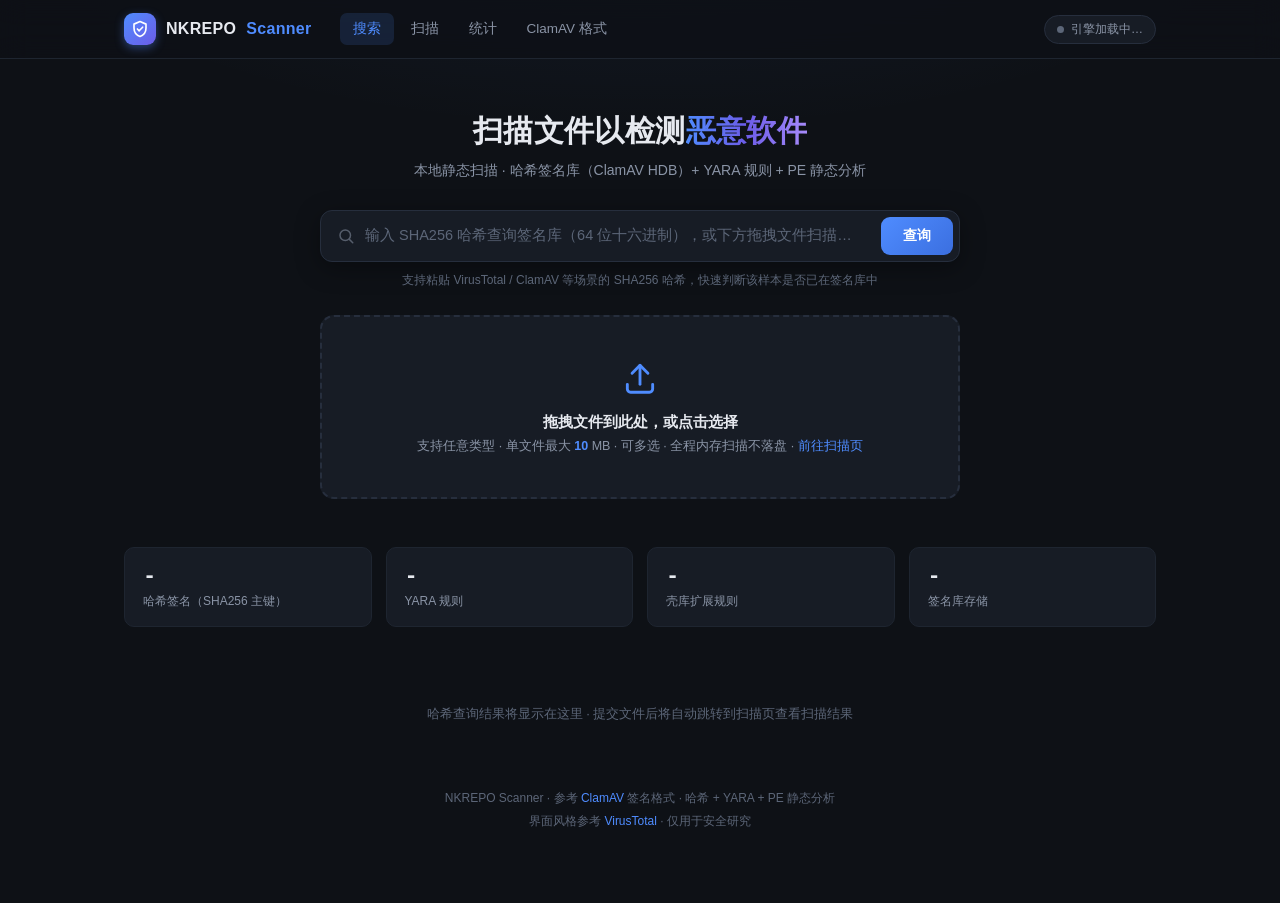
==== commit 530b62c1: "首页提交文件后自动跳转扫描页展示结果 - index.html: 上传不再在首页渲染结果卡, 成功收集 task_id 后跳转   /scan?task=id1,id2 (单文件附 name/size" ====
--- a/templates/index.html
+++ b/templates/index.html
@@ -73,8 +73,8 @@
     <div class="stat"><div class="num" id="dbSize">-</div><div class="lbl">签名库存储</div></div>
   </section>
 
-  <!-- ================= 结果区 ================= -->
-  <div class="results-empty" id="emptyHint">扫描结果将显示在这里</div>
+  <!-- ================= 结果区 (哈希查询结果展示; 文件扫描结果在扫描页) ================= -->
+  <div class="results-empty" id="emptyHint">哈希查询结果将显示在这里 · 提交文件后将自动跳转到扫描页查看扫描结果</div>
   <section class="results" id="results"></section>
 
   <footer>
@@ -91,15 +91,58 @@
 const results = document.getElementById('results');
 const emptyHint = document.getElementById('emptyHint');
 
-/* 上传事件 */
+/* 上传事件: 首页不展示扫描结果, 提交后自动跳转到 /scan 显示扫描结果 */
+function goScanErr(msg) { location.href = '/scan?err=' + encodeURIComponent(msg); }
+
+function uploadThenGo(files) {
+  const arr = [...files];
+  if (!arr.length) return;
+  const limit = MAX_UPLOAD_MB * 1024 * 1024;
+  for (const f of arr) {
+    if (f.size > limit) {
+      goScanErr('文件过大: "' + f.name + '" 为 ' + fmtSize(f.size) +
+        ', 超过上传上限 ' + MAX_UPLOAD_MB + 'MB, 请压缩后重试');
+      return;
+    }
+  }
+  const tasks = [];
+  let pending = arr.length;
+  arr.forEach(f => {
+    const fd = new FormData();
+    fd.append('file', f);
+    fetch('/scan', { method: 'POST', headers: authHeaders(), body: fd })
+      .then(r => r.json()
+        .then(d => ({ ok: r.ok, status: r.status, d }))
+        .catch(() => ({ ok: false, status: r.status, d: null })))
+      .then(({ ok, status, d }) => {
+        if (!ok) {
+          goScanErr(status === 413
+            ? '文件超过上传上限 ' + MAX_UPLOAD_MB + 'MB, 请压缩后重试'
+            : ((d && d.error) || ('请求失败 (HTTP ' + status + '), 请稍后重试')));
+          return;
+        }
+        if (d.error) { goScanErr(d.error); return; }
+        tasks.push(d.task_id);
+        if (--pending === 0) {
+          const params = 'task=' + tasks.join(',') +
+            (tasks.length === 1
+              ? '&name=' + encodeURIComponent(arr[0].name) + '&size=' + arr[0].size
+              : '');
+          location.href = '/scan?' + params;
+        }
+      })
+      .catch(e => goScanErr('网络错误: ' + e.message));
+  });
+}
+
 dz.addEventListener('click', () => fi.click());
 dz.addEventListener('dragover', e => { e.preventDefault(); dz.classList.add('over'); });
 dz.addEventListener('dragleave', () => dz.classList.remove('over'));
 dz.addEventListener('drop', e => {
   e.preventDefault(); dz.classList.remove('over');
-  [...e.dataTransfer.files].forEach(f => upload(f, results, emptyHint));
+  uploadThenGo(e.dataTransfer.files);
 });
-fi.addEventListener('change', () => { [...fi.files].forEach(f => upload(f, results, emptyHint)); fi.value = ''; });
+fi.addEventListener('change', () => { uploadThenGo(fi.files); fi.value = ''; });
 
 /* 哈希搜索 (VT 大搜索框) */
 const hashInput = document.getElementById('hashInput');
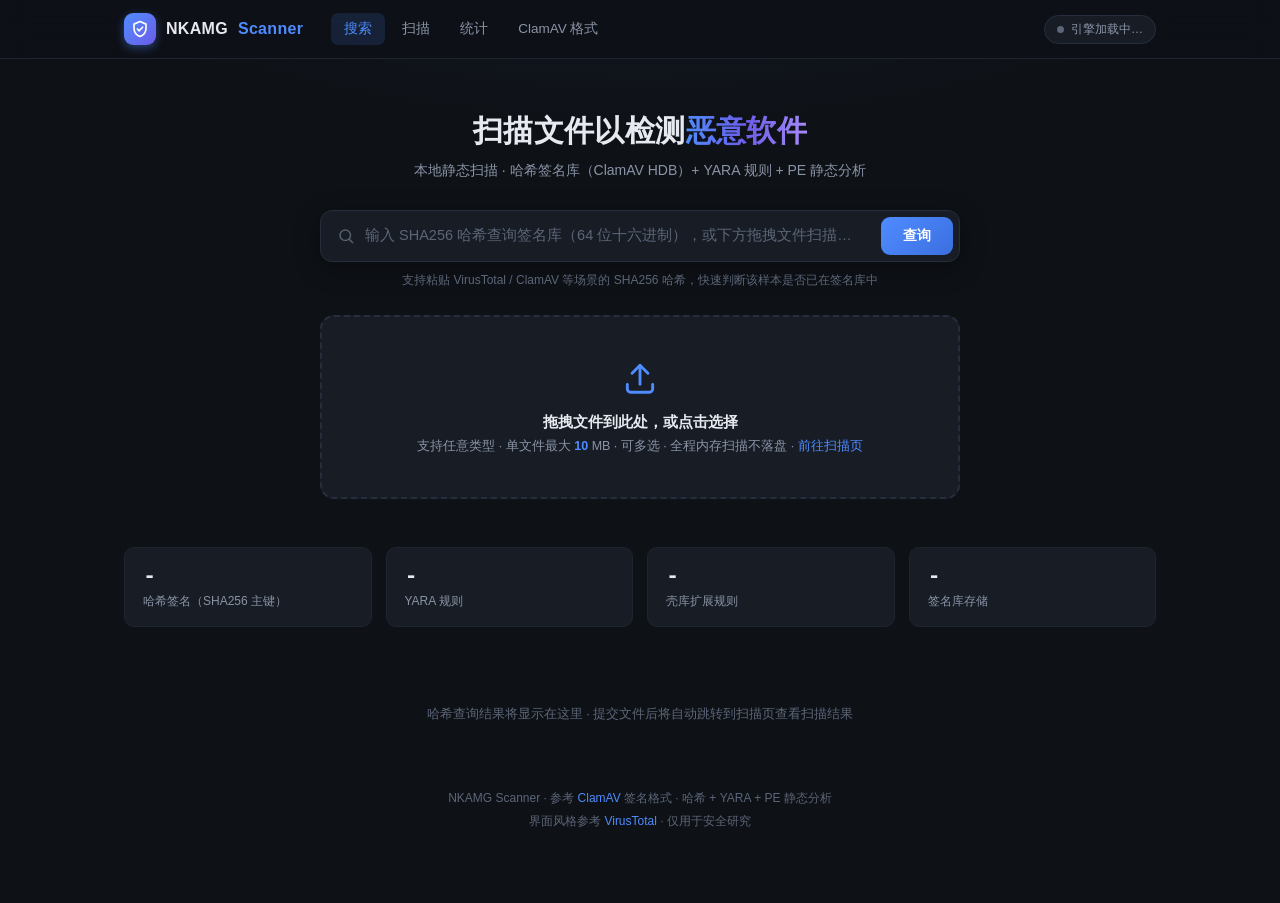
==== commit 508b9c50: "品牌名 NKREPO 统一改为 NKAMG - 11 个文件 31 处替换: 源码标题/日志前缀/页面品牌/YARA 规则名与测试标记 - YARA: NKREPO_Test_Marker -> NK" ====
--- a/templates/index.html
+++ b/templates/index.html
@@ -3,7 +3,7 @@
 <head>
 <meta charset="UTF-8">
 <meta name="viewport" content="width=device-width, initial-scale=1.0">
-<title>NKREPO Scanner - 静态恶意软件检测</title>
+<title>NKAMG Scanner - 静态恶意软件检测</title>
 <link rel="stylesheet" href="/static/app.css">
 </head>
 <body>
@@ -18,7 +18,7 @@
           <path d="M8.5 12l2.4 2.4 4.6-4.8"/>
         </svg>
       </span>
-      NKREPO <em>Scanner</em>
+      NKAMG <em>Scanner</em>
     </a>
     <div class="nav-links">
       <a href="/" class="active">搜索</a>
@@ -78,7 +78,7 @@
   <section class="results" id="results"></section>
 
   <footer>
-    NKREPO Scanner · 参考 <a href="https://www.clamav.net" target="_blank">ClamAV</a> 签名格式 · 哈希 + YARA + PE 静态分析<br>
+    NKAMG Scanner · 参考 <a href="https://www.clamav.net" target="_blank">ClamAV</a> 签名格式 · 哈希 + YARA + PE 静态分析<br>
     界面风格参考 <a href="https://www.virustotal.com" target="_blank">VirusTotal</a> · 仅用于安全研究
   </footer>
 </div>
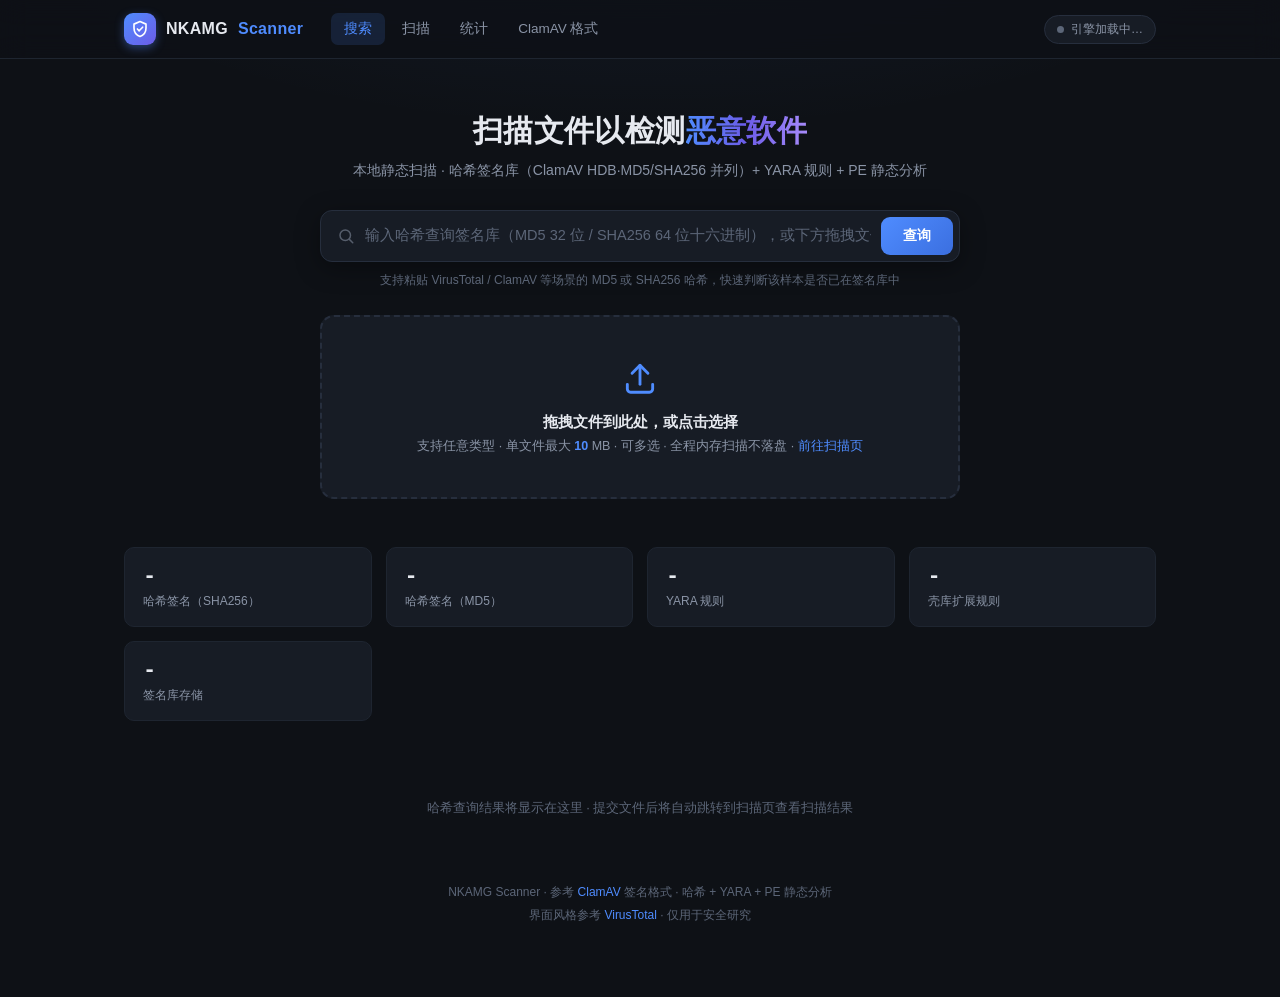
==== commit fc9118cc: "feat: 新增并列 MD5 哈希库，与 SHA256 库双库查询 - scanner.py: HashSignatureDB 按 hash_algo 参数化 (md5/sha256)，新增 chec" ====
--- a/templates/index.html
+++ b/templates/index.html
@@ -37,7 +37,7 @@
   <!-- ================= Hero: 搜索 + 上传 ================= -->
   <section class="hero" id="scan">
     <h1>扫描文件以检测<span class="grad">恶意软件</span></h1>
-    <div class="hero-sub">本地静态扫描 · 哈希签名库（ClamAV HDB）+ YARA 规则 + PE 静态分析</div>
+    <div class="hero-sub">本地静态扫描 · 哈希签名库（ClamAV HDB·MD5/SHA256 并列）+ YARA 规则 + PE 静态分析</div>
 
     <div class="search-box">
       <svg width="18" height="18" viewBox="0 0 24 24" fill="none" stroke="#8a94a6" stroke-width="2" stroke-linecap="round">
@@ -45,10 +45,10 @@
         <line x1="16.5" y1="16.5" x2="21" y2="21"/>
       </svg>
       <input id="hashInput" type="text" spellcheck="false"
-             placeholder="输入 SHA256 哈希查询签名库（64 位十六进制），或下方拖拽文件扫描…">
+             placeholder="输入哈希查询签名库（MD5 32 位 / SHA256 64 位十六进制），或下方拖拽文件扫描…">
       <button id="lookupBtn">查询</button>
     </div>
-    <div class="search-hint">支持粘贴 VirusTotal / ClamAV 等场景的 SHA256 哈希，快速判断该样本是否已在签名库中</div>
+    <div class="search-hint">支持粘贴 VirusTotal / ClamAV 等场景的 MD5 或 SHA256 哈希，快速判断该样本是否已在签名库中</div>
 
     <div class="upload-wrap">
       <div class="dropzone" id="dz">
@@ -67,7 +67,8 @@
 
   <!-- ================= 统计 ================= -->
   <section class="stats" id="stats">
-    <div class="stat"><div class="num" id="hashCount">-</div><div class="lbl">哈希签名（SHA256 主键）</div></div>
+    <div class="stat"><div class="num" id="hashCount">-</div><div class="lbl">哈希签名（SHA256）</div></div>
+    <div class="stat"><div class="num" id="md5Count">-</div><div class="lbl">哈希签名（MD5）</div></div>
     <div class="stat"><div class="num" id="yaraCount">-</div><div class="lbl">YARA 规则</div></div>
     <div class="stat"><div class="num" id="pkCount">-</div><div class="lbl">壳库扩展规则</div></div>
     <div class="stat"><div class="num" id="dbSize">-</div><div class="lbl">签名库存储</div></div>
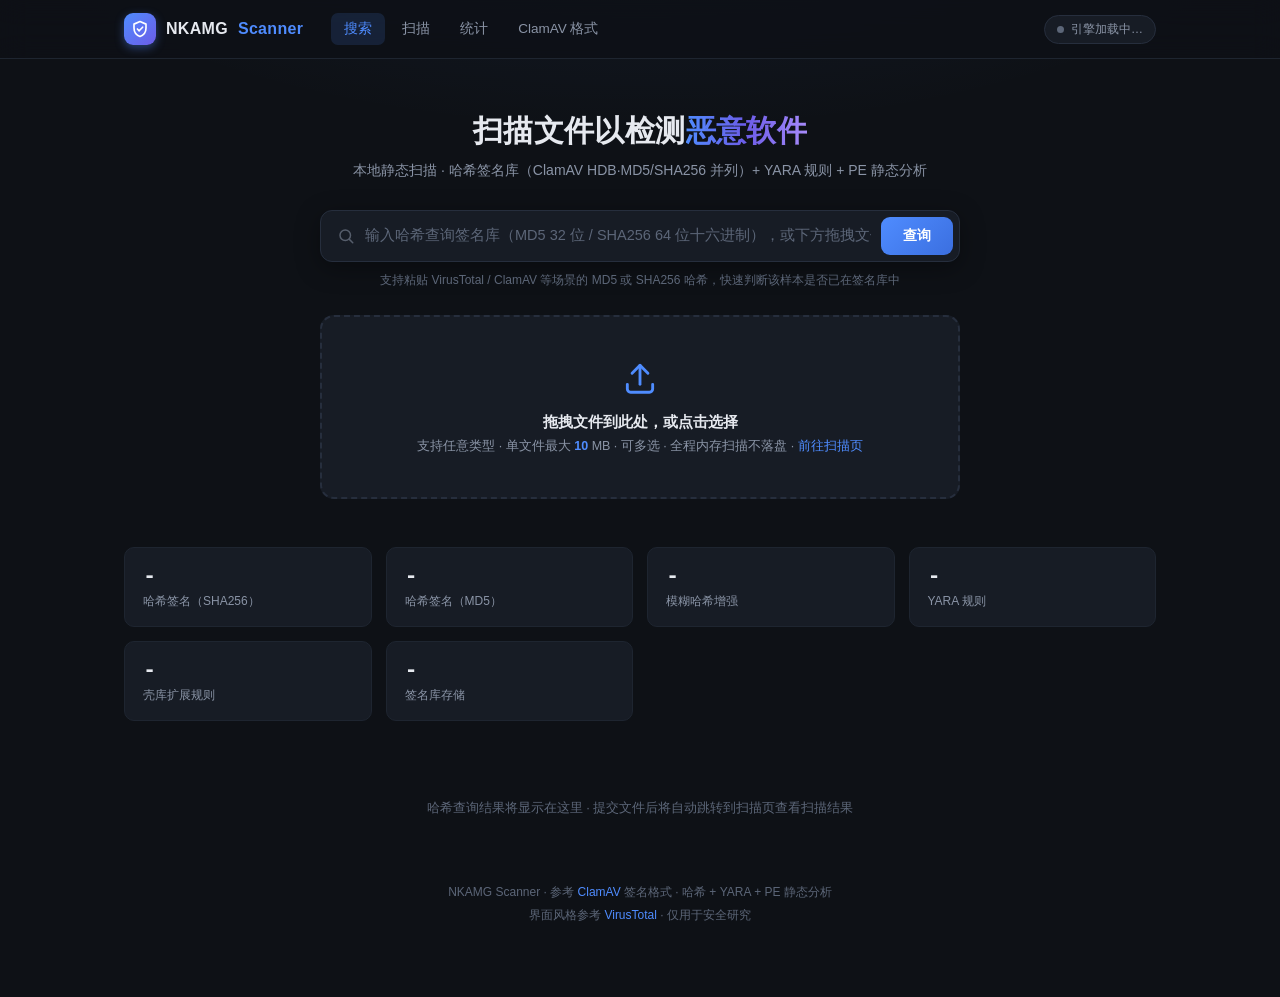
==== commit 54202808: "feat: FuzzySignatureDB 模糊哈希增强库（第三签名库，62,331,195 条） - scanner.py: FuzzySignatureDB 继承 HashSignatureDB" ====
--- a/templates/index.html
+++ b/templates/index.html
@@ -69,6 +69,7 @@
   <section class="stats" id="stats">
     <div class="stat"><div class="num" id="hashCount">-</div><div class="lbl">哈希签名（SHA256）</div></div>
     <div class="stat"><div class="num" id="md5Count">-</div><div class="lbl">哈希签名（MD5）</div></div>
+    <div class="stat"><div class="num" id="fuzzyCount">-</div><div class="lbl">模糊哈希增强</div></div>
     <div class="stat"><div class="num" id="yaraCount">-</div><div class="lbl">YARA 规则</div></div>
     <div class="stat"><div class="num" id="pkCount">-</div><div class="lbl">壳库扩展规则</div></div>
     <div class="stat"><div class="num" id="dbSize">-</div><div class="lbl">签名库存储</div></div>
--- a/static/app.css
+++ b/static/app.css
@@ -151,7 +151,7 @@
 .dropzone.large .dz-browse:active { transform: scale(.97); }
 .dropzone.large .dz-format { color: var(--text-faint); font-size: 11.5px; margin-top: 14px; }
 
-/* ================= 扫描选项条 (VT 风格 FILE / URL / SEARCH) ================= */
+/* ================= 扫描选项条 (VT 风格 FILE / SEARCH) ================= */
 .scan-opts { display: flex; gap: 8px; justify-content: center; margin: 30px 0 0; }
 .scan-opt {
   display: flex; align-items: center; gap: 8px;
@@ -166,8 +166,6 @@
   color: var(--accent); border-color: rgba(79,140,255,.55);
   background: var(--accent-soft);
 }
-.scan-opt.disabled { cursor: not-allowed; opacity: .55; }
-.scan-opt.disabled:hover { color: var(--text-dim); border-color: var(--border); }
 
 /* ================= 最近扫描历史 ================= */
 .recent { margin-top: 40px; }
@@ -315,6 +313,7 @@
 .engine-cell .e-icon.h { background: var(--accent-soft); color: var(--accent); }
 .engine-cell .e-icon.y { background: rgba(167,139,250,.14); color: var(--purple); }
 .engine-cell .e-icon.p { background: rgba(52,209,123,.13); color: var(--green); }
+.engine-cell .e-icon.f { background: var(--amber-soft); color: var(--amber); }
 .det-row.hit { background: var(--red-soft); }
 .det-row.hit td { border-bottom-color: rgba(242,85,93,.14); }
 .det-name { font-family: var(--mono); font-size: 12.5px; color: var(--red); font-weight: 600; word-break: break-all; }
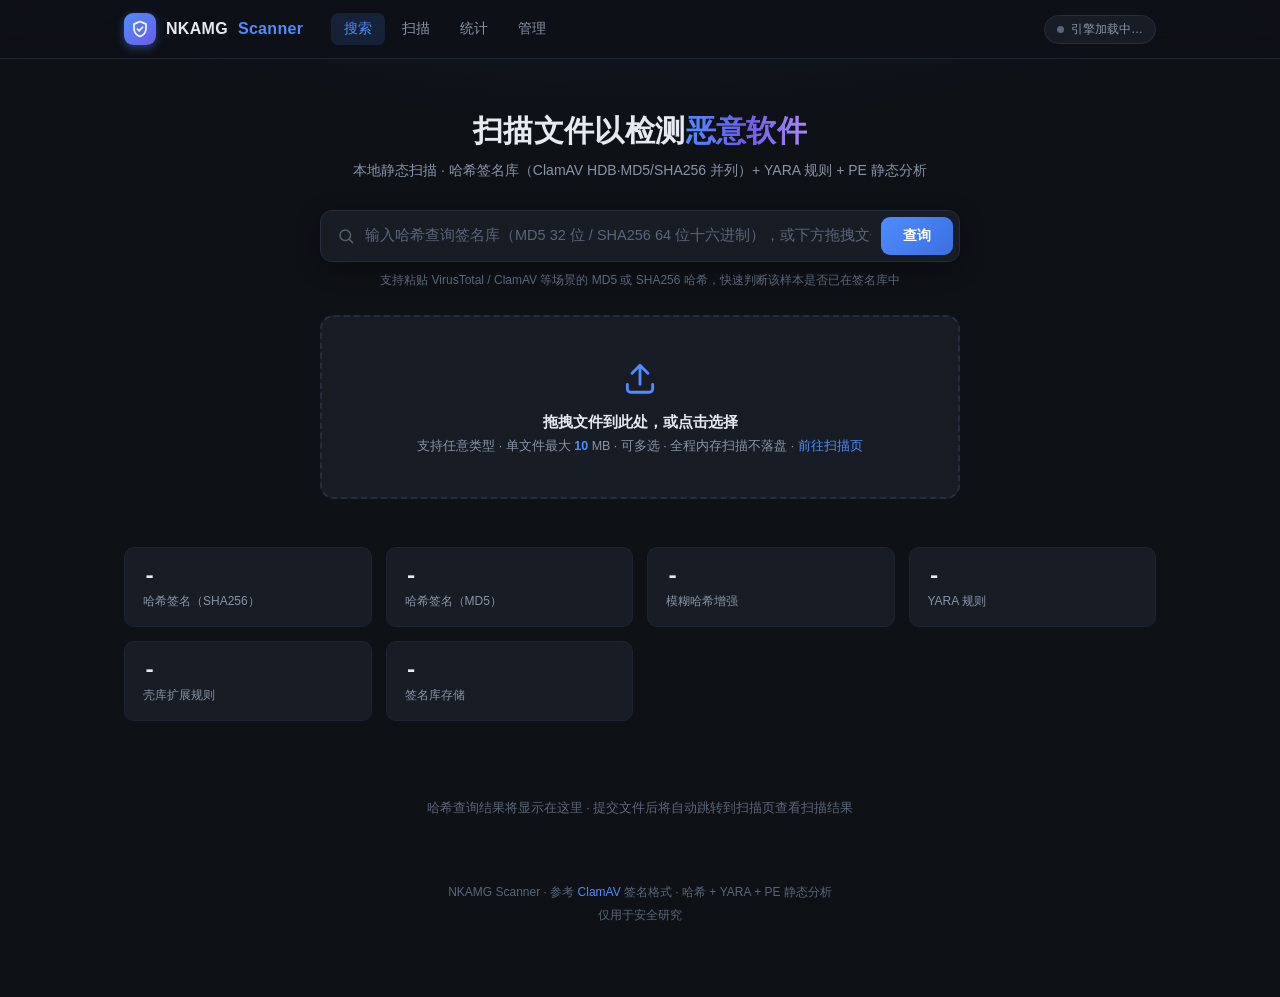
==== commit 83cc8524: "add admin page to control hash database and update upload" ====
--- a/templates/index.html
+++ b/templates/index.html
@@ -24,7 +24,7 @@
       <a href="/" class="active">搜索</a>
       <a href="/scan">扫描</a>
       <a href="#stats">统计</a>
-      <a href="https://www.clamav.net" target="_blank" rel="noopener">ClamAV 格式</a>
+      <a href="/admin/hash">管理</a>
     </div>
     <div class="nav-right">
       <span class="engine-pill" id="enginePill"><span class="dot"></span><span id="engineText">引擎加载中…</span></span>
@@ -81,7 +81,7 @@
 
   <footer>
     NKAMG Scanner · 参考 <a href="https://www.clamav.net" target="_blank">ClamAV</a> 签名格式 · 哈希 + YARA + PE 静态分析<br>
-    界面风格参考 <a href="https://www.virustotal.com" target="_blank">VirusTotal</a> · 仅用于安全研究
+    仅用于安全研究
   </footer>
 </div>
 
--- a/static/app.css
+++ b/static/app.css
@@ -367,6 +367,29 @@
 .copy-btn:hover { color: var(--accent); border-color: var(--accent); background: var(--accent-soft); }
 .copy-btn.copied { color: var(--green); border-color: var(--green); background: var(--green-soft); }
 
+/* 重新扫描按钮 (扫描结果卡片横幅内): 绕过缓存重新分析同一文件 */
+.rescan-btn {
+  flex: none; align-self: flex-start;
+  border: 1px solid var(--border); background: var(--panel-2);
+  color: var(--text-dim); border-radius: 6px; cursor: pointer;
+  font-size: 12px; padding: 5px 12px; margin-top: 8px;
+  transition: color .15s, border-color .15s, background .15s;
+}
+.rescan-btn:hover { color: var(--accent); border-color: var(--accent); background: var(--accent-soft); }
+.rescan-btn:disabled { opacity: .5; cursor: not-allowed; }
+
+/* "详情页" / "查看扫描报告" 链接按钮 (/file/<sha256> 永久报告页入口) */
+.detail-link {
+  flex: none; align-self: flex-start;
+  display: inline-block;
+  border: 1px solid var(--border); background: var(--panel-2);
+  color: var(--text-dim); border-radius: 6px; cursor: pointer;
+  font-size: 12px; padding: 5px 12px; margin-top: 8px;
+  text-decoration: none;
+  transition: color .15s, border-color .15s, background .15s;
+}
+.detail-link:hover { color: var(--accent); border-color: var(--accent); background: var(--accent-soft); }
+
 /* 文件类型行 */
 .ftype-row {
   display: flex; align-items: center; gap: 10px; flex-wrap: wrap;
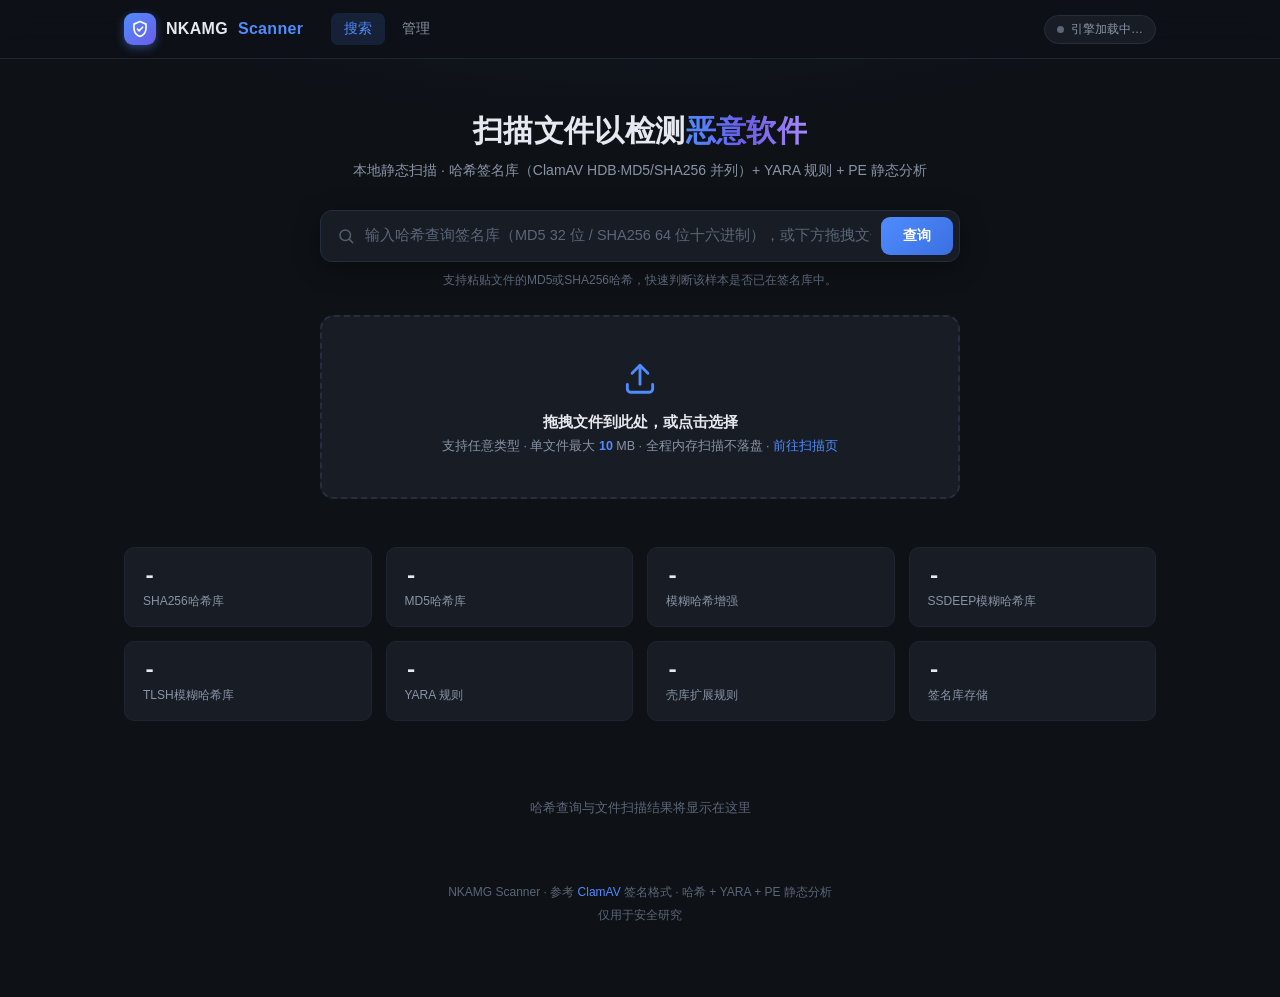
==== commit bb140ee0: "feat: SSDeep/TLSH 相似度检测 + 四哈希引擎并行 + 报告页详情/重新扫描 - SSDeep/TLSH 模糊哈希相似度检测 (7-gram 预过滤优化, 与 SHA256/MD5 并" ====
--- a/templates/index.html
+++ b/templates/index.html
@@ -22,8 +22,6 @@
     </a>
     <div class="nav-links">
       <a href="/" class="active">搜索</a>
-      <a href="/scan">扫描</a>
-      <a href="#stats">统计</a>
       <a href="/admin/hash">管理</a>
     </div>
     <div class="nav-right">
@@ -48,7 +46,7 @@
              placeholder="输入哈希查询签名库（MD5 32 位 / SHA256 64 位十六进制），或下方拖拽文件扫描…">
       <button id="lookupBtn">查询</button>
     </div>
-    <div class="search-hint">支持粘贴 VirusTotal / ClamAV 等场景的 MD5 或 SHA256 哈希，快速判断该样本是否已在签名库中</div>
+    <div class="search-hint">支持粘贴文件的MD5或SHA256哈希，快速判断该样本是否已在签名库中。</div>
 
     <div class="upload-wrap">
       <div class="dropzone" id="dz">
@@ -59,24 +57,26 @@
           </svg>
         </div>
         <div class="dz-main">拖拽文件到此处，或点击选择</div>
-        <div class="dz-hint">支持任意类型 · 单文件最大 <b id="maxMb">10</b> MB · 可多选 · 全程内存扫描不落盘 · <a href="/scan" style="color:var(--accent)">前往扫描页</a></div>
-        <input type="file" id="fi" multiple hidden>
+        <div class="dz-hint">支持任意类型 · 单文件最大 <b id="maxMb">10</b> MB · 全程内存扫描不落盘 · <a href="/scan" style="color:var(--accent)">前往扫描页</a></div>
+        <input type="file" id="fi" hidden>
       </div>
     </div>
   </section>
 
   <!-- ================= 统计 ================= -->
   <section class="stats" id="stats">
-    <div class="stat"><div class="num" id="hashCount">-</div><div class="lbl">哈希签名（SHA256）</div></div>
-    <div class="stat"><div class="num" id="md5Count">-</div><div class="lbl">哈希签名（MD5）</div></div>
+    <div class="stat"><div class="num" id="hashCount">-</div><div class="lbl">SHA256哈希库</div></div>
+    <div class="stat"><div class="num" id="md5Count">-</div><div class="lbl">MD5哈希库</div></div>
     <div class="stat"><div class="num" id="fuzzyCount">-</div><div class="lbl">模糊哈希增强</div></div>
+    <div class="stat"><div class="num" id="ssdeepCount">-</div><div class="lbl">SSDEEP模糊哈希库</div></div>
+    <div class="stat"><div class="num" id="tlshCount">-</div><div class="lbl">TLSH模糊哈希库</div></div>
     <div class="stat"><div class="num" id="yaraCount">-</div><div class="lbl">YARA 规则</div></div>
     <div class="stat"><div class="num" id="pkCount">-</div><div class="lbl">壳库扩展规则</div></div>
     <div class="stat"><div class="num" id="dbSize">-</div><div class="lbl">签名库存储</div></div>
   </section>
 
-  <!-- ================= 结果区 (哈希查询结果展示; 文件扫描结果在扫描页) ================= -->
-  <div class="results-empty" id="emptyHint">哈希查询结果将显示在这里 · 提交文件后将自动跳转到扫描页查看扫描结果</div>
+  <!-- ================= 结果区 (哈希查询与文件扫描结果展示) ================= -->
+  <div class="results-empty" id="emptyHint">哈希查询与文件扫描结果将显示在这里</div>
   <section class="results" id="results"></section>
 
   <footer>
@@ -93,58 +93,47 @@
 const results = document.getElementById('results');
 const emptyHint = document.getElementById('emptyHint');
 
-/* 上传事件: 首页不展示扫描结果, 提交后自动跳转到 /scan 显示扫描结果 */
-function goScanErr(msg) { location.href = '/scan?err=' + encodeURIComponent(msg); }
+/* 上传事件: 提交后直接跳转文件扫描报告页 (/file/<sha256>), 首页不再展示检测结果 */
+function uploadFile(file) {
+  const limitBytes = MAX_UPLOAD_MB * 1024 * 1024;
+  if (file.size > limitBytes) {
+    pushCard(mkErrCard('文件过大', '"' + file.name + '" 为 ' + fmtSize(file.size) + ', 超过上传上限 ' + MAX_UPLOAD_MB + 'MB, 请压缩后重试'), results, emptyHint);
+    return;
+  }
+  /* 跳转前给出"正在扫描"反馈卡片 */
+  const card = mkScanCard(file, 'scan');
+  pushCard(card, results, emptyHint);
+  card.scrollIntoView({ behavior: 'smooth', block: 'start' });
 
-function uploadThenGo(files) {
-  const arr = [...files];
-  if (!arr.length) return;
-  const limit = MAX_UPLOAD_MB * 1024 * 1024;
-  for (const f of arr) {
-    if (f.size > limit) {
-      goScanErr('文件过大: "' + f.name + '" 为 ' + fmtSize(f.size) +
-        ', 超过上传上限 ' + MAX_UPLOAD_MB + 'MB, 请压缩后重试');
-      return;
-    }
-  }
-  const tasks = [];
-  let pending = arr.length;
-  arr.forEach(f => {
-    const fd = new FormData();
-    fd.append('file', f);
-    fetch('/scan', { method: 'POST', headers: authHeaders(), body: fd })
-      .then(r => r.json()
-        .then(d => ({ ok: r.ok, status: r.status, d }))
-        .catch(() => ({ ok: false, status: r.status, d: null })))
-      .then(({ ok, status, d }) => {
-        if (!ok) {
-          goScanErr(status === 413
-            ? '文件超过上传上限 ' + MAX_UPLOAD_MB + 'MB, 请压缩后重试'
-            : ((d && d.error) || ('请求失败 (HTTP ' + status + '), 请稍后重试')));
-          return;
-        }
-        if (d.error) { goScanErr(d.error); return; }
-        tasks.push(d.task_id);
-        if (--pending === 0) {
-          const params = 'task=' + tasks.join(',') +
-            (tasks.length === 1
-              ? '&name=' + encodeURIComponent(arr[0].name) + '&size=' + arr[0].size
-              : '');
-          location.href = '/scan?' + params;
-        }
-      })
-      .catch(e => goScanErr('网络错误: ' + e.message));
-  });
+  const fd = new FormData();
+  fd.append('file', file);
+  fetch('/scan', { method: 'POST', headers: authHeaders(), body: fd })
+    .then(r => r.json().then(d => ({ ok: r.ok, status: r.status, d }))
+      .catch(() => ({ ok: false, status: r.status, d: null })))
+    .then(({ ok, status, d }) => {
+      if (!ok) {
+        if (status === 413) renderErr(card, '文件超过上传上限 ' + MAX_UPLOAD_MB + 'MB, 请压缩后重试', '文件过大');
+        else if (d && d.error) renderErr(card, d.error);
+        else renderErr(card, '请求失败 (HTTP ' + status + '), 请稍后重试');
+        return;
+      }
+      if (d.error) { renderErr(card, d.error); return; }
+      const sha256 = (d.result || {}).sha256;
+      if (!sha256) { renderErr(card, '扫描未返回文件标识 (SHA256), 请重试'); return; }
+      /* 直接跳转报告详情页; 阶段2 仍在后台时带 ?task=, 由报告页轮询直至完成 */
+      location.href = '/file/' + sha256 + (d.task_id ? ('?task=' + d.task_id) : '');
+    })
+    .catch(e => renderErr(card, '网络错误: ' + e.message));
 }
 
-dz.addEventListener('click', () => fi.click());
+dz.addEventListener('click', e => { if (e.target.id !== 'fi') fi.click(); });
 dz.addEventListener('dragover', e => { e.preventDefault(); dz.classList.add('over'); });
 dz.addEventListener('dragleave', () => dz.classList.remove('over'));
 dz.addEventListener('drop', e => {
   e.preventDefault(); dz.classList.remove('over');
-  uploadThenGo(e.dataTransfer.files);
+  if (e.dataTransfer.files && e.dataTransfer.files[0]) uploadFile(e.dataTransfer.files[0]);
 });
-fi.addEventListener('change', () => { uploadThenGo(fi.files); fi.value = ''; });
+fi.addEventListener('change', () => { if (fi.files && fi.files[0]) uploadFile(fi.files[0]); fi.value = ''; });
 
 /* 哈希搜索 (VT 大搜索框) */
 const hashInput = document.getElementById('hashInput');
--- a/static/app.css
+++ b/static/app.css
@@ -314,6 +314,9 @@
 .engine-cell .e-icon.y { background: rgba(167,139,250,.14); color: var(--purple); }
 .engine-cell .e-icon.p { background: rgba(52,209,123,.13); color: var(--green); }
 .engine-cell .e-icon.f { background: var(--amber-soft); color: var(--amber); }
+.engine-cell .e-icon.s { background: rgba(233,84,133,.13); color: #e95485; }
+.engine-cell .e-icon.t { background: var(--red-soft); color: var(--red); }
+.engine-cell .e-icon.l { background: rgba(20,184,166,.13); color: #14b8a6; }
 .det-row.hit { background: var(--red-soft); }
 .det-row.hit td { border-bottom-color: rgba(242,85,93,.14); }
 .det-name { font-family: var(--mono); font-size: 12.5px; color: var(--red); font-weight: 600; word-break: break-all; }
